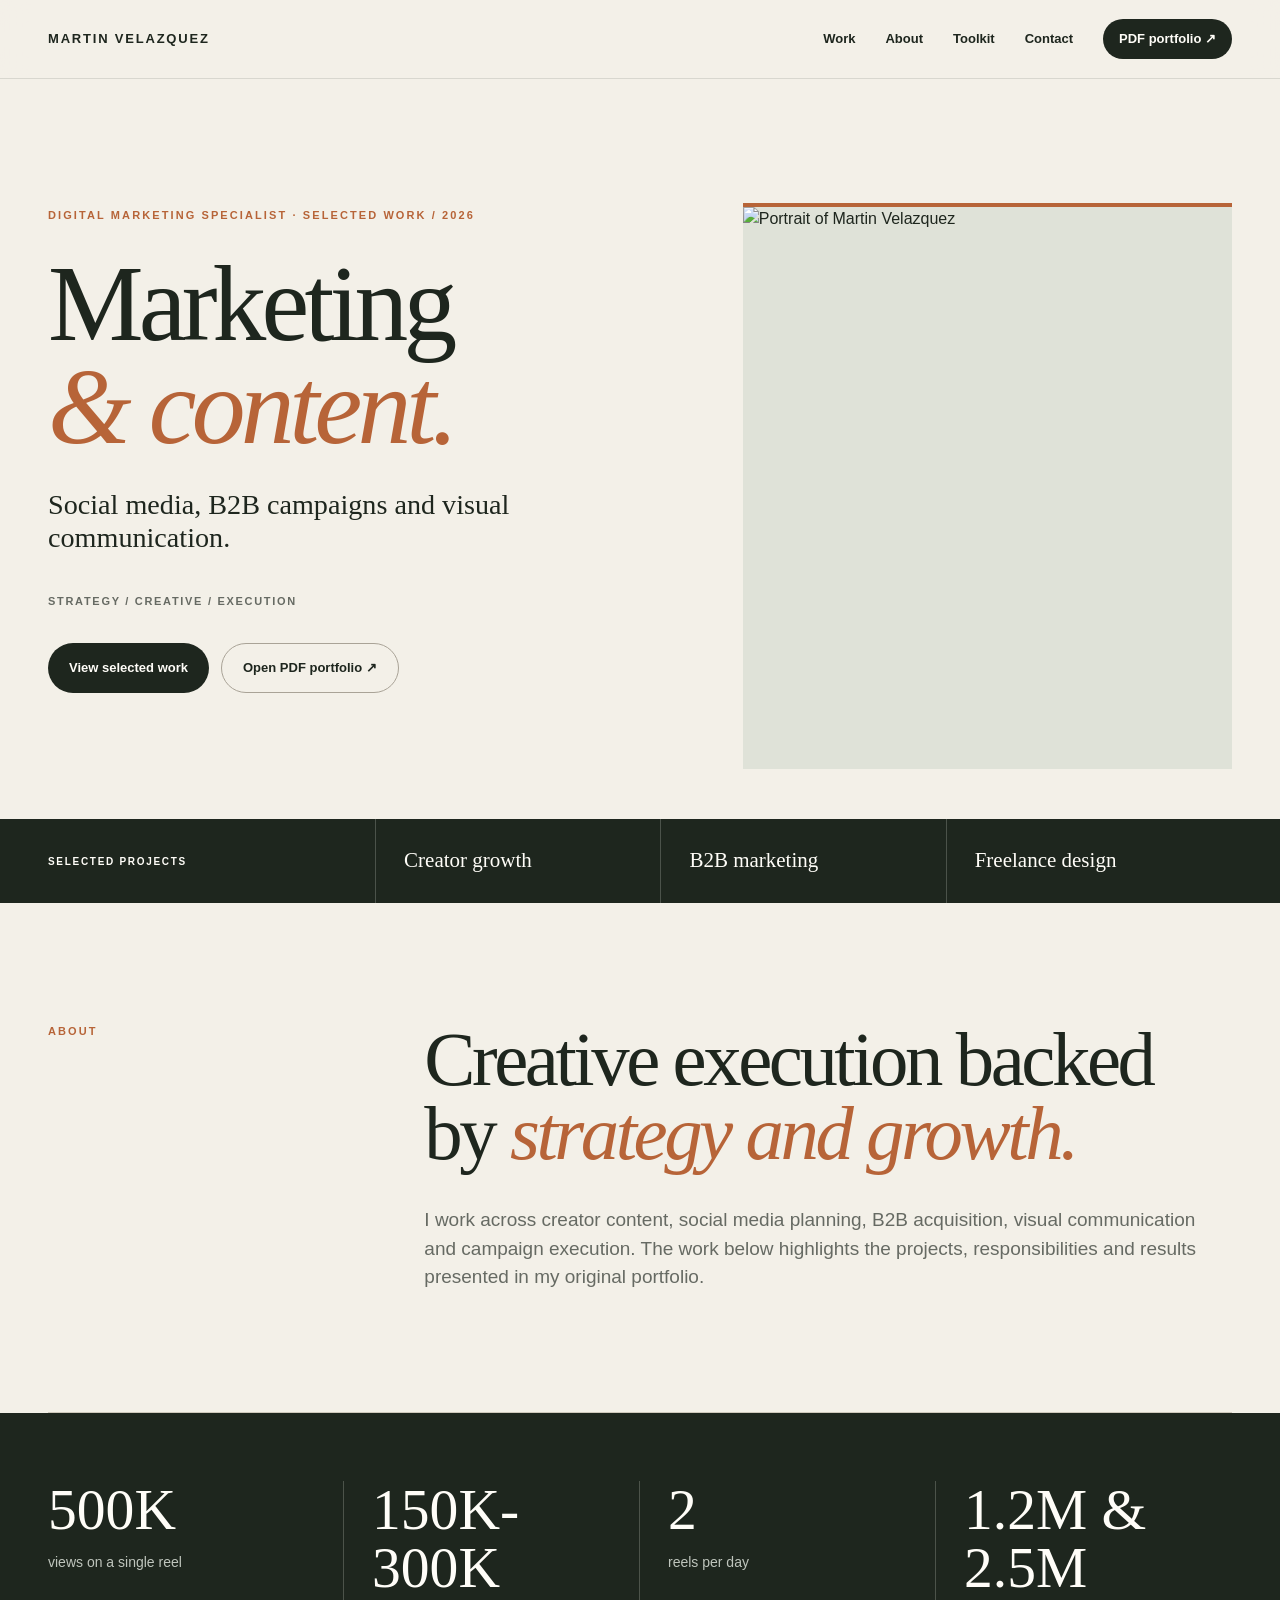
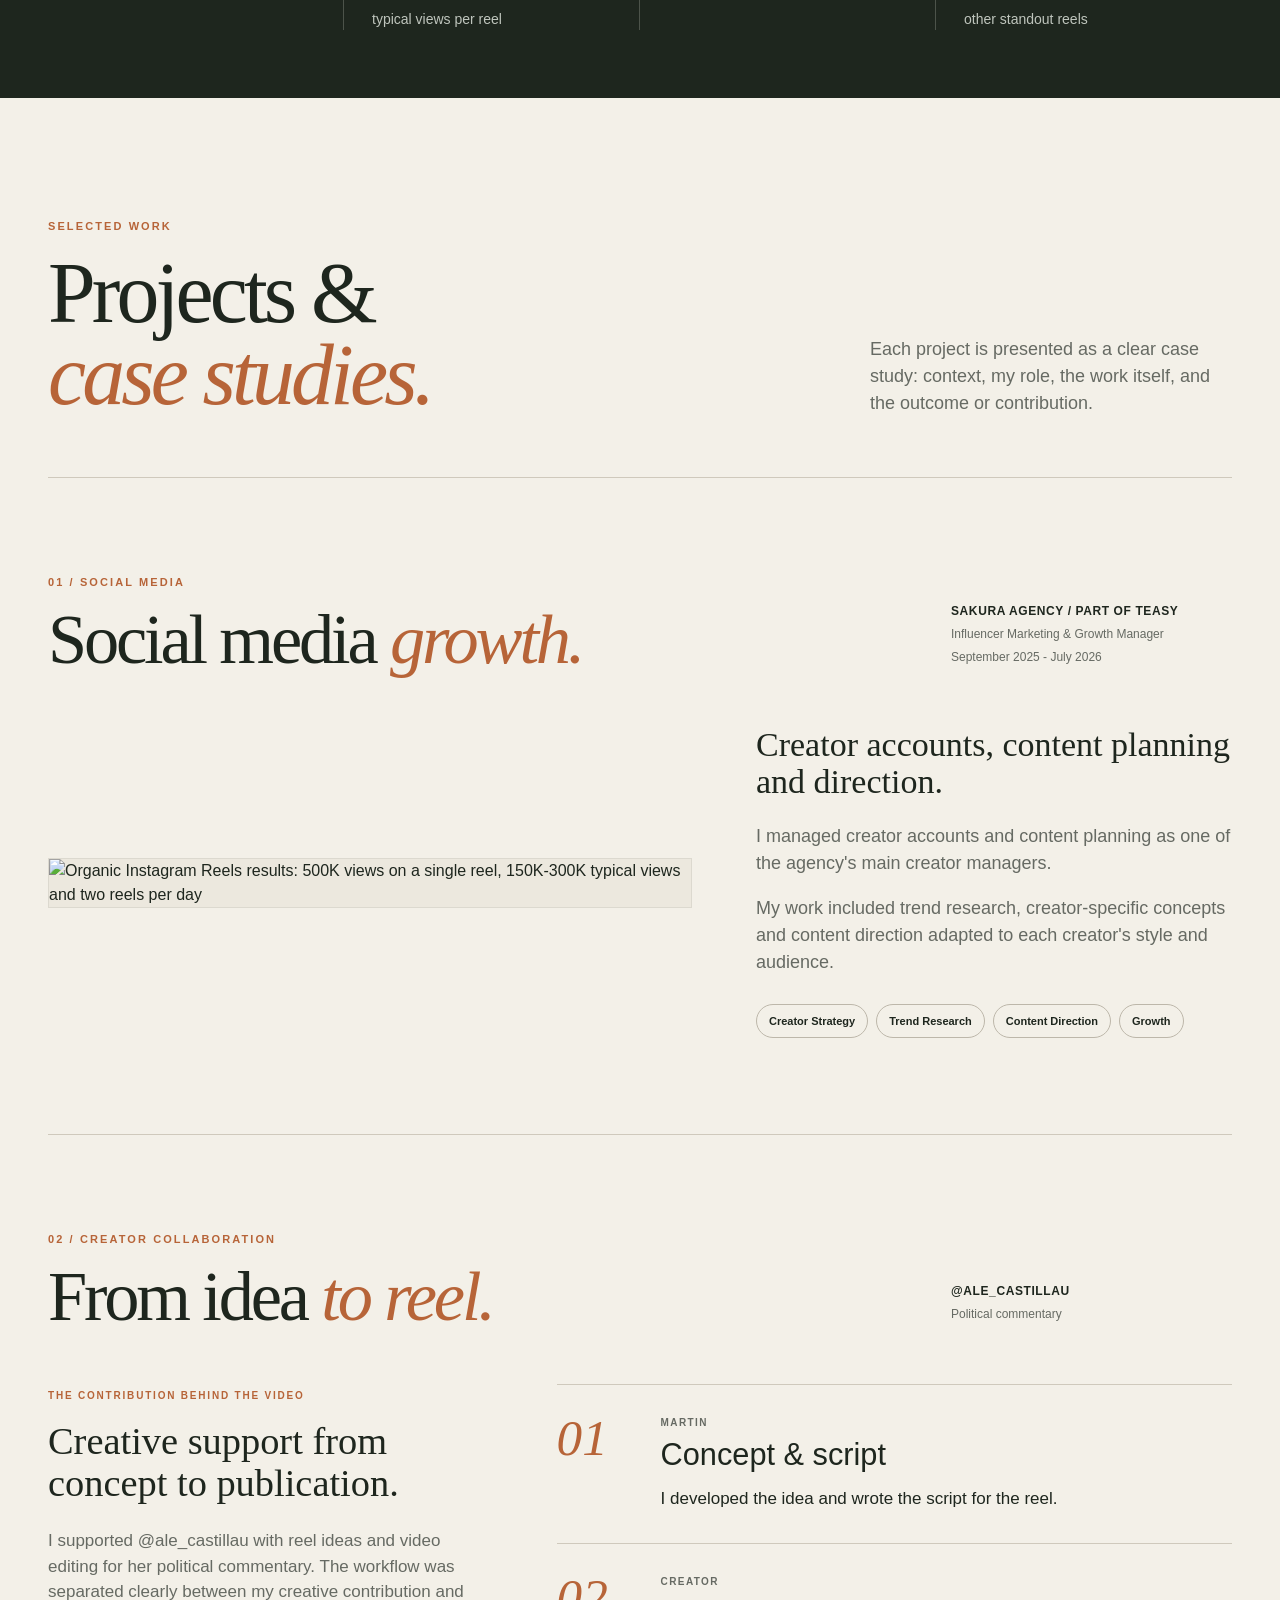
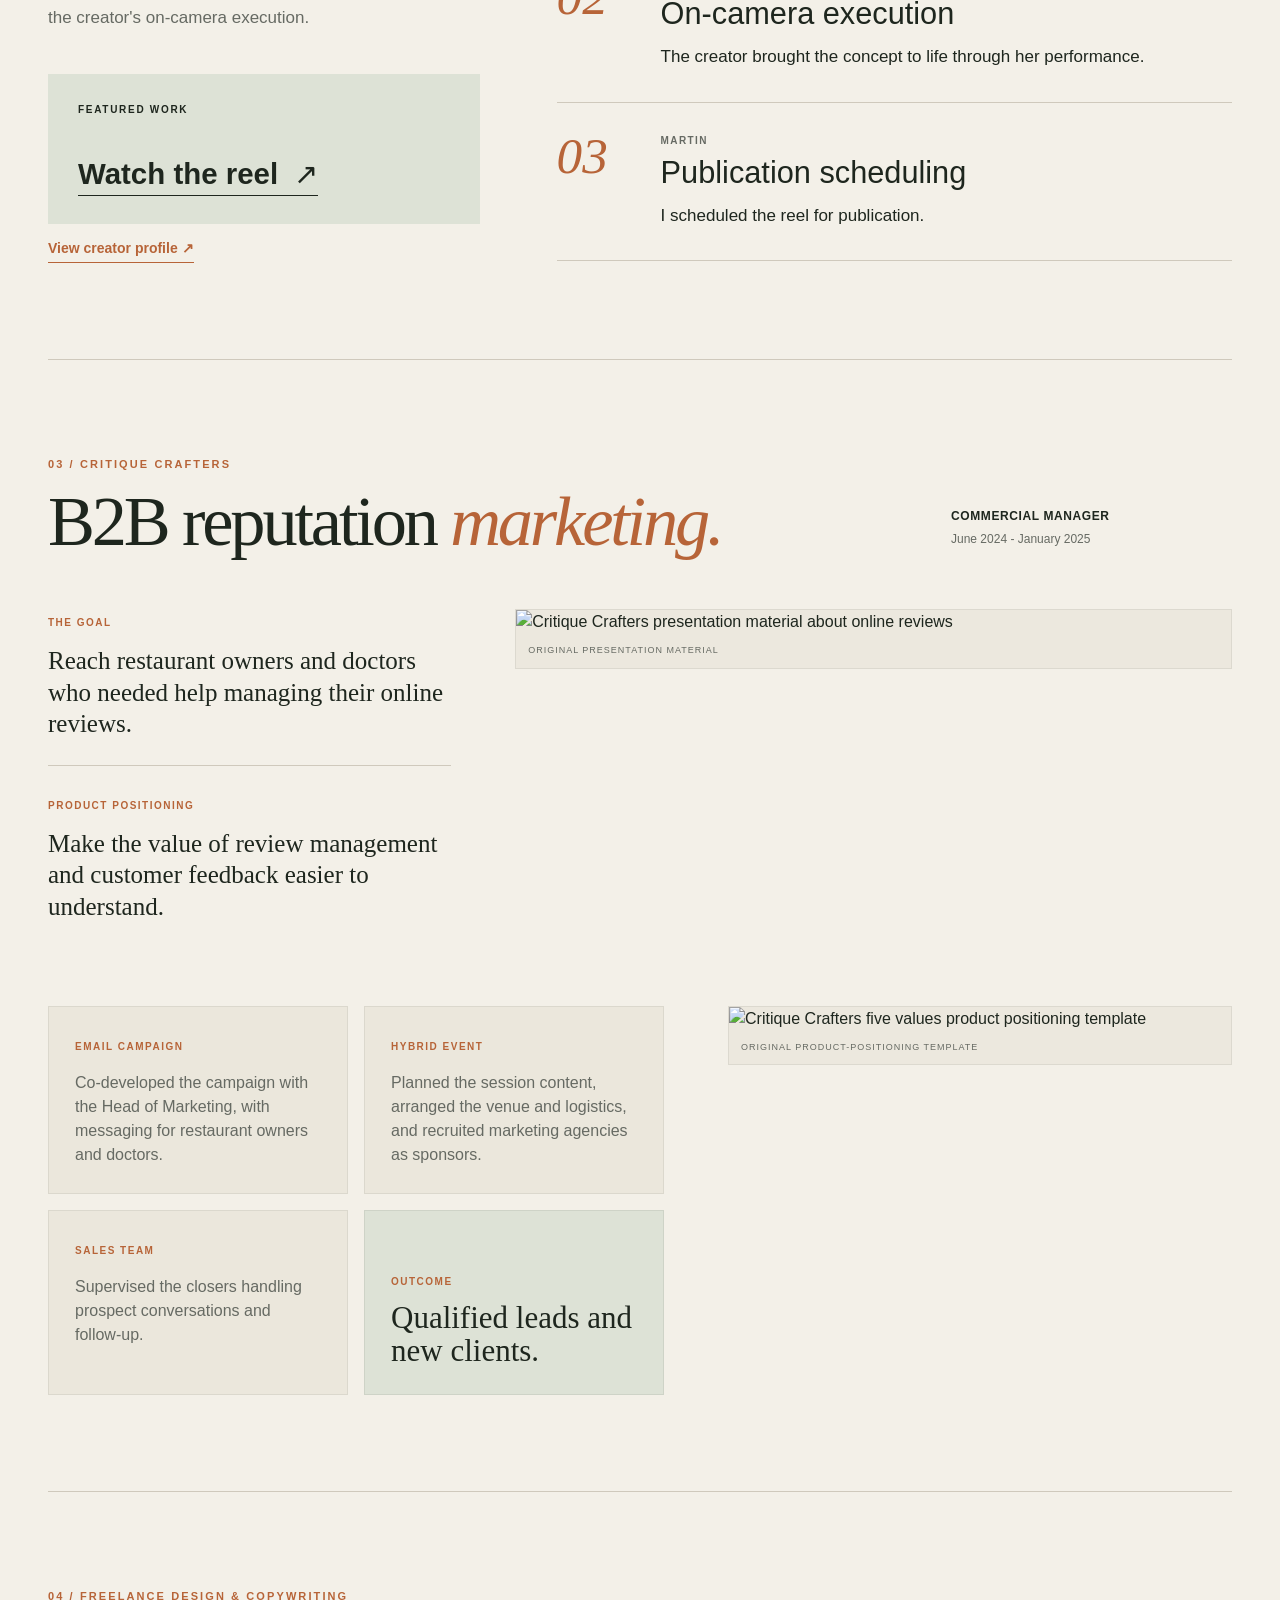
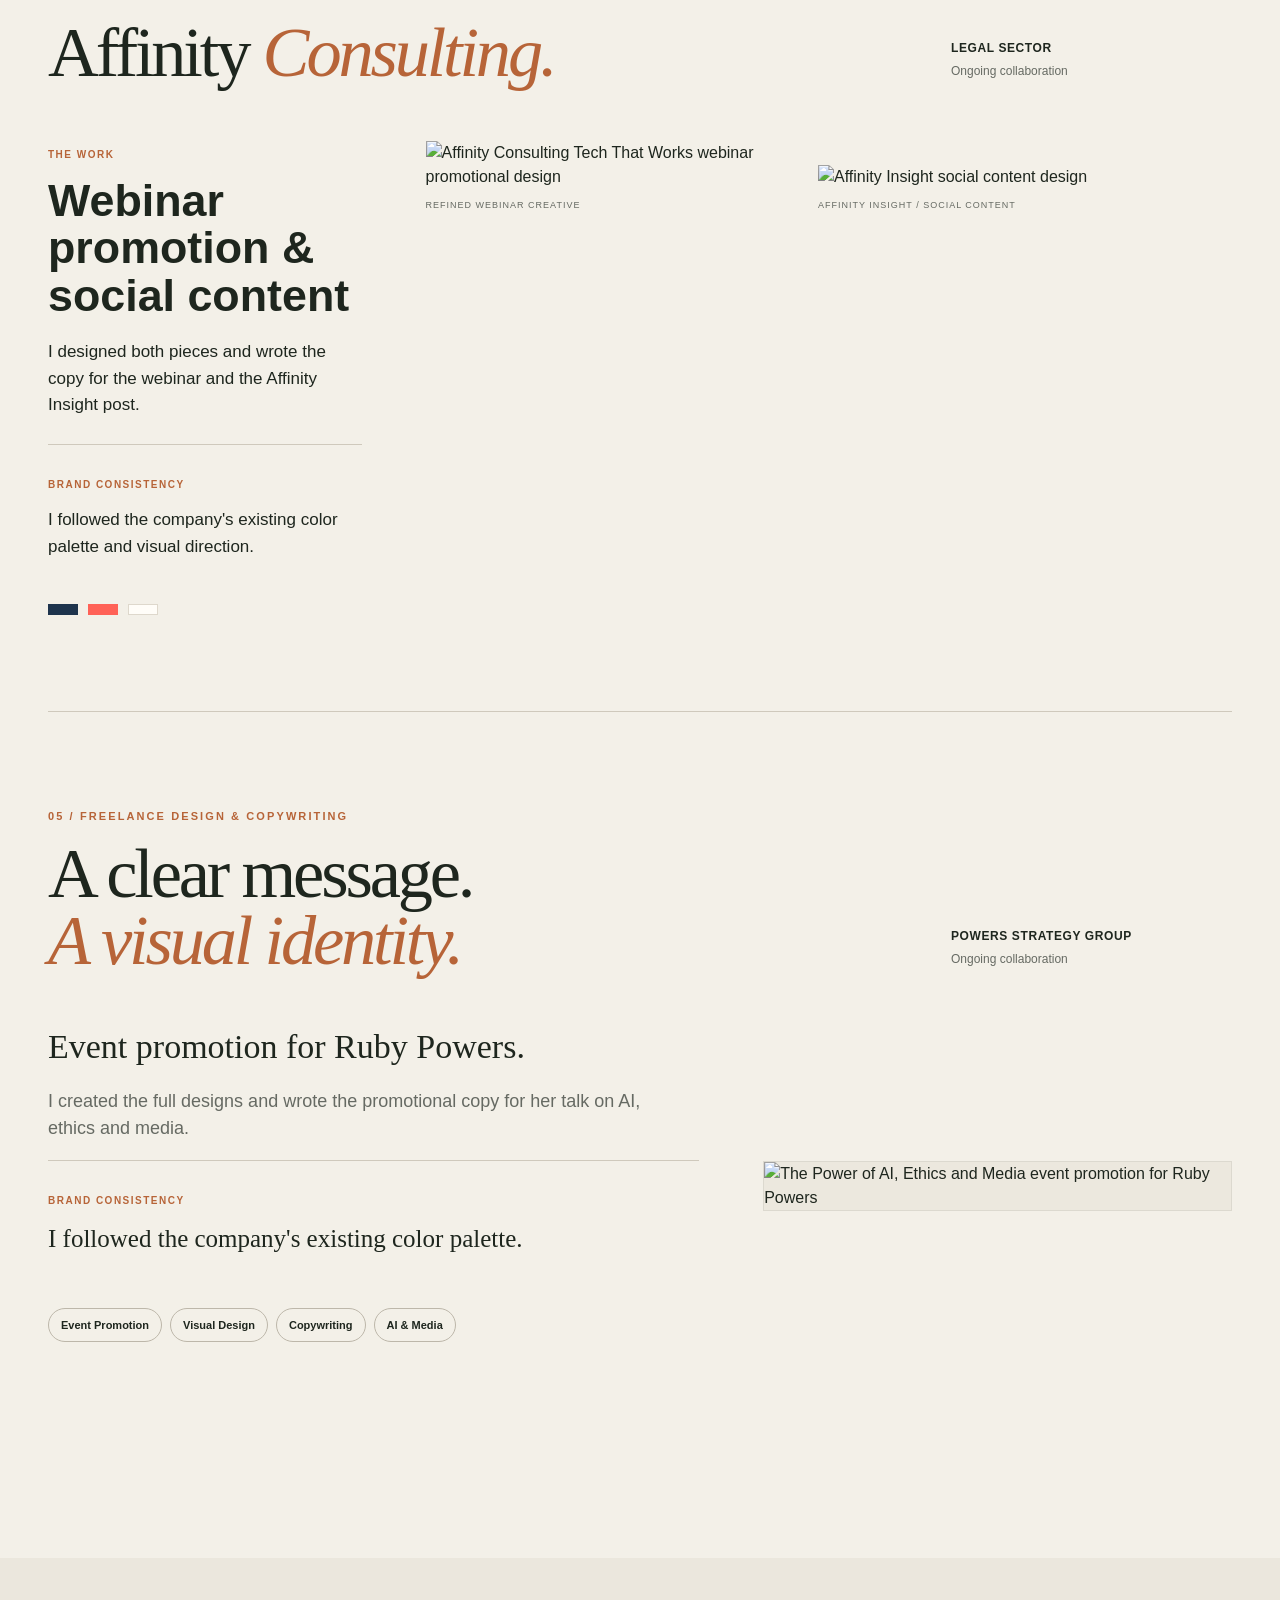
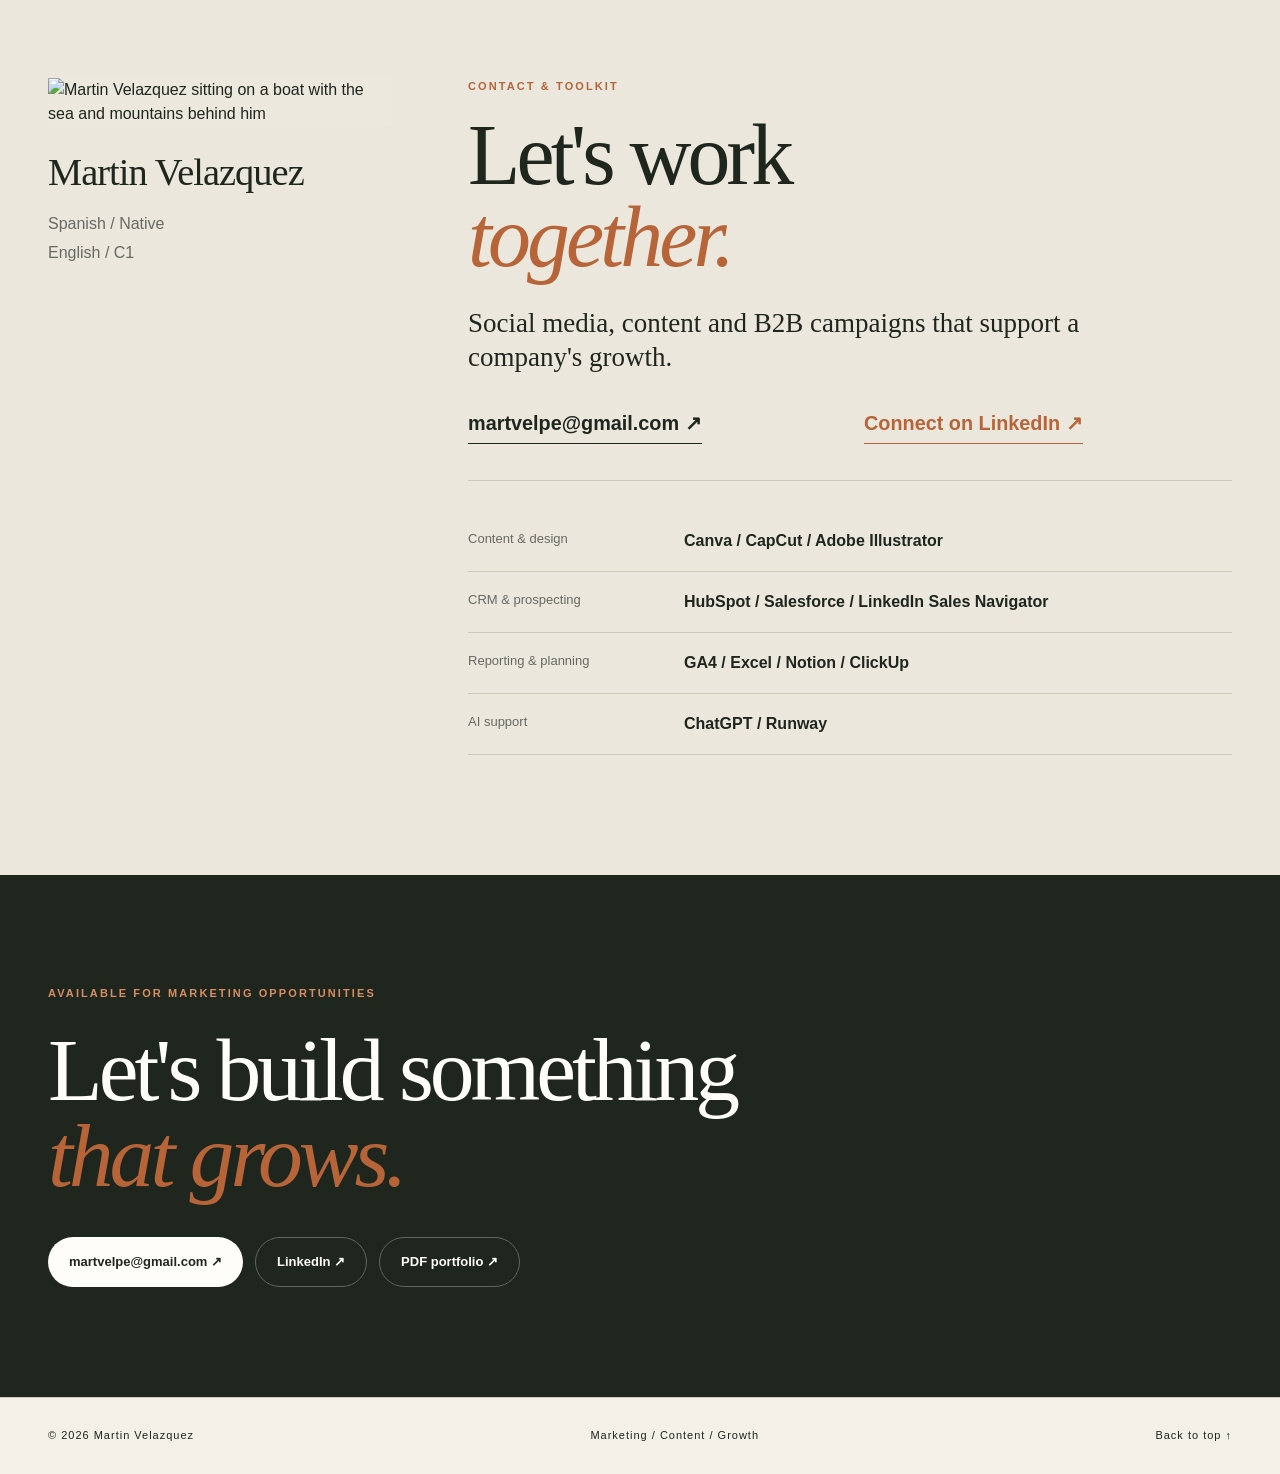
==== index.html @ 5063900d "Add files via upload" ====
<!doctype html>
<html lang="en">
<head>
  <meta charset="utf-8" />
  <meta name="viewport" content="width=device-width, initial-scale=1" />
  <meta name="description" content="Martin Velazquez - Digital Marketing Specialist. Selected work in social media growth, creator strategy, B2B reputation marketing, design and copywriting." />
  <meta property="og:title" content="Martin Velazquez | Digital Marketing Portfolio" />
  <meta property="og:description" content="Social media, B2B campaigns and visual communication." />
  <meta property="og:type" content="website" />
  <title>Martin Velazquez | Digital Marketing Portfolio</title>
  <link rel="stylesheet" href="style.css" />
</head>
<body>
  <a class="skip-link" href="#main">Skip to content</a>

  <header class="site-header">
    <div class="header-inner">
      <a class="brand" href="#home">MARTIN VELAZQUEZ</a>
      <nav class="desktop-nav" aria-label="Main navigation">
        <a href="#work">Work</a>
        <a href="#about">About</a>
        <a href="#toolkit">Toolkit</a>
        <a href="#contact">Contact</a>
        <a class="nav-cta" href="Martin_Velazquez_Portfolio.pdf" target="_blank" rel="noopener">PDF portfolio ↗</a>
      </nav>
      <button class="menu-button" aria-expanded="false" aria-controls="mobile-menu">Menu</button>
    </div>
  </header>

  <nav id="mobile-menu" class="mobile-menu" aria-label="Mobile navigation">
    <a href="#work">Work</a>
    <a href="#about">About</a>
    <a href="#toolkit">Toolkit</a>
    <a href="#contact">Contact</a>
    <a href="Martin_Velazquez_Portfolio.pdf" target="_blank" rel="noopener">PDF portfolio ↗</a>
  </nav>

  <main id="main">
    <!-- HERO: based on portfolio page 1 -->
    <section class="hero shell" id="home">
      <div class="hero-copy reveal">
        <p class="eyebrow">DIGITAL MARKETING SPECIALIST · SELECTED WORK / 2026</p>
        <h1>Marketing<br><em>&amp; content.</em></h1>
        <p class="hero-lede">Social media, B2B campaigns and visual communication.</p>
        <p class="hero-sub">Strategy / Creative / Execution</p>
        <div class="hero-actions">
          <a class="button button-dark" href="#work">View selected work</a>
          <a class="button button-outline" href="Martin_Velazquez_Portfolio.pdf" target="_blank" rel="noopener">Open PDF portfolio ↗</a>
        </div>
      </div>
      <div class="hero-visual reveal delay-1">
        <div class="portrait-card">
          <img src="assets/hero-martin.jpg" alt="Portrait of Martin Velazquez" />
        </div>
      </div>
    </section>

    <div class="project-strip">
      <div class="project-strip-inner shell">
        <span class="strip-label">SELECTED PROJECTS</span>
        <a href="#social">Creator growth</a>
        <a href="#b2b">B2B marketing</a>
        <a href="#design">Freelance design</a>
      </div>
    </div>

    <!-- ABOUT -->
    <section class="about shell section" id="about">
      <div class="section-label reveal">ABOUT</div>
      <div class="about-body reveal delay-1">
        <h2>Creative execution backed by <em>strategy and growth.</em></h2>
        <p>I work across creator content, social media planning, B2B acquisition, visual communication and campaign execution. The work below highlights the projects, responsibilities and results presented in my original portfolio.</p>
      </div>
    </section>

    <!-- METRICS from page 2 -->
    <section class="metrics-wrap" aria-label="Social media performance highlights">
      <div class="metrics shell">
        <div class="metric reveal"><strong>500K</strong><span>views on a single reel</span></div>
        <div class="metric reveal delay-1"><strong>150K-300K</strong><span>typical views per reel</span></div>
        <div class="metric reveal delay-2"><strong>2</strong><span>reels per day</span></div>
        <div class="metric reveal delay-3"><strong>1.2M &amp; 2.5M</strong><span>other standout reels</span></div>
      </div>
    </section>

    <!-- WORK -->
    <section class="work shell section" id="work">
      <div class="work-intro reveal">
        <div>
          <p class="eyebrow">SELECTED WORK</p>
          <h2>Projects &amp;<br><em>case studies.</em></h2>
        </div>
        <p>Each project is presented as a clear case study: context, my role, the work itself, and the outcome or contribution.</p>
      </div>

      <!-- CASE 01 -->
      <article class="case" id="social">
        <header class="case-header reveal">
          <div>
            <p class="case-no">01 / SOCIAL MEDIA</p>
            <h3>Social media <em>growth.</em></h3>
          </div>
          <div class="case-meta">
            <span>SAKURA AGENCY / PART OF TEASY</span>
            <span>Influencer Marketing &amp; Growth Manager</span>
            <span>September 2025 - July 2026</span>
          </div>
        </header>

        <div class="case-grid two-col">
          <div class="visual-card reveal">
            <img class="contain-img" src="assets/social-growth.jpg" alt="Organic Instagram Reels results: 500K views on a single reel, 150K-300K typical views and two reels per day" />
          </div>
          <div class="case-text reveal delay-1">
            <h4>Creator accounts, content planning and direction.</h4>
            <p>I managed creator accounts and content planning as one of the agency's main creator managers.</p>
            <p>My work included trend research, creator-specific concepts and content direction adapted to each creator's style and audience.</p>
            <div class="tag-row"><span>Creator Strategy</span><span>Trend Research</span><span>Content Direction</span><span>Growth</span></div>
          </div>
        </div>
      </article>

      <!-- CASE 02: rebuilt in V3 to prevent overlap and keep every element inside its grid -->
      <article class="case creator-case" id="creator-collaboration">
        <header class="case-header creator-header reveal">
          <div>
            <p class="case-no">02 / CREATOR COLLABORATION</p>
            <h3>From idea <em>to reel.</em></h3>
          </div>
          <div class="case-meta creator-meta">
            <span>@ALE_CASTILLAU</span>
            <span>Political commentary</span>
          </div>
        </header>

        <div class="creator-case-layout">
          <div class="creator-summary reveal">
            <p class="creator-kicker">THE CONTRIBUTION BEHIND THE VIDEO</p>
            <h4>Creative support from concept to publication.</h4>
            <p>I supported @ale_castillau with reel ideas and video editing for her political commentary. The workflow was separated clearly between my creative contribution and the creator's on-camera execution.</p>

            <div class="creator-featured-card">
              <span>FEATURED WORK</span>
              <a href="https://www.instagram.com/ale_castillau/reel/Dd24Sf3gvar/" target="_blank" rel="noopener">Watch the reel <b>↗</b></a>
            </div>
            <a class="creator-profile-link" href="https://www.instagram.com/ale_castillau/" target="_blank" rel="noopener">View creator profile ↗</a>
          </div>

          <div class="creator-process reveal delay-1" aria-label="Creator collaboration workflow">
            <div class="creator-process-row">
              <div class="creator-step">01</div>
              <div class="creator-step-copy">
                <span>MARTIN</span>
                <h4>Concept &amp; script</h4>
                <p>I developed the idea and wrote the script for the reel.</p>
              </div>
            </div>
            <div class="creator-process-row">
              <div class="creator-step">02</div>
              <div class="creator-step-copy">
                <span>CREATOR</span>
                <h4>On-camera execution</h4>
                <p>The creator brought the concept to life through her performance.</p>
              </div>
            </div>
            <div class="creator-process-row">
              <div class="creator-step">03</div>
              <div class="creator-step-copy">
                <span>MARTIN</span>
                <h4>Publication scheduling</h4>
                <p>I scheduled the reel for publication.</p>
              </div>
            </div>
          </div>
        </div>
      </article>

      <!-- CASE 03 -->
      <article class="case" id="b2b">
        <header class="case-header reveal">
          <div>
            <p class="case-no">03 / CRITIQUE CRAFTERS</p>
            <h3>B2B reputation <em>marketing.</em></h3>
          </div>
          <div class="case-meta">
            <span>Commercial Manager</span>
            <span>June 2024 - January 2025</span>
          </div>
        </header>

        <div class="b2b-top">
          <div class="case-text reveal">
            <div class="info-block">
              <span>THE GOAL</span>
              <p>Reach restaurant owners and doctors who needed help managing their online reviews.</p>
            </div>
            <div class="info-block">
              <span>PRODUCT POSITIONING</span>
              <p>Make the value of review management and customer feedback easier to understand.</p>
            </div>
          </div>
          <figure class="visual-card figure-card reveal delay-1">
            <img class="contain-img" src="assets/critique-positioning.jpg" alt="Critique Crafters presentation material about online reviews" />
            <figcaption>Original presentation material</figcaption>
          </figure>
        </div>

        <div class="b2b-bottom">
          <div class="work-cards reveal">
            <div class="mini-card"><span>EMAIL CAMPAIGN</span><p>Co-developed the campaign with the Head of Marketing, with messaging for restaurant owners and doctors.</p></div>
            <div class="mini-card"><span>HYBRID EVENT</span><p>Planned the session content, arranged the venue and logistics, and recruited marketing agencies as sponsors.</p></div>
            <div class="mini-card"><span>SALES TEAM</span><p>Supervised the closers handling prospect conversations and follow-up.</p></div>
            <div class="outcome-card"><span>OUTCOME</span><strong>Qualified leads and new clients.</strong></div>
          </div>
          <figure class="visual-card figure-card reveal delay-1">
            <img class="contain-img" src="assets/critique-values.jpg" alt="Critique Crafters five values product positioning template" />
            <figcaption>Original product-positioning template</figcaption>
          </figure>
        </div>
      </article>

      <!-- CASE 04: rebuilt in V3 with two independent artwork cards -->
      <article class="case affinity-case" id="design">
        <header class="case-header affinity-header reveal">
          <div>
            <p class="case-no">04 / FREELANCE DESIGN &amp; COPYWRITING</p>
            <h3>Affinity <em>Consulting.</em></h3>
          </div>
          <div class="case-meta">
            <span>Legal sector</span>
            <span>Ongoing collaboration</span>
          </div>
        </header>

        <div class="affinity-layout">
          <div class="affinity-copy reveal">
            <div class="info-block large-info">
              <span>THE WORK</span>
              <h4>Webinar promotion &amp; social content</h4>
              <p>I designed both pieces and wrote the copy for the webinar and the Affinity Insight post.</p>
            </div>
            <div class="info-block">
              <span>BRAND CONSISTENCY</span>
              <p>I followed the company's existing color palette and visual direction.</p>
            </div>
            <div class="brand-swatches" aria-label="Affinity Consulting color palette">
              <span class="swatch navy"></span><span class="swatch coral"></span><span class="swatch cream"></span>
            </div>
          </div>

          <div class="affinity-artworks reveal delay-1">
            <figure class="affinity-artwork affinity-artwork-webinar">
              <div class="artwork-frame"><img src="assets/affinity-webinar.png" alt="Affinity Consulting Tech That Works webinar promotional design" /></div>
              <figcaption>Refined webinar creative</figcaption>
            </figure>
            <figure class="affinity-artwork affinity-artwork-insight">
              <div class="artwork-frame"><img src="assets/affinity-insight.png" alt="Affinity Insight social content design" /></div>
              <figcaption>Affinity Insight / social content</figcaption>
            </figure>
          </div>
        </div>
      </article>

      <!-- CASE 05 -->
      <article class="case">
        <header class="case-header reveal">
          <div>
            <p class="case-no">05 / FREELANCE DESIGN &amp; COPYWRITING</p>
            <h3>A clear message.<br><em>A visual identity.</em></h3>
          </div>
          <div class="case-meta">
            <span>POWERS STRATEGY GROUP</span>
            <span>Ongoing collaboration</span>
          </div>
        </header>

        <div class="case-grid powers-grid">
          <div class="case-text reveal">
            <h4>Event promotion for Ruby Powers.</h4>
            <p>I created the full designs and wrote the promotional copy for her talk on AI, ethics and media.</p>
            <div class="info-block">
              <span>BRAND CONSISTENCY</span>
              <p>I followed the company's existing color palette.</p>
            </div>
            <div class="tag-row"><span>Event Promotion</span><span>Visual Design</span><span>Copywriting</span><span>AI &amp; Media</span></div>
          </div>
          <div class="poster-wrap reveal delay-1">
            <div class="visual-card poster-card">
              <img class="contain-img" src="assets/powers.jpg" alt="The Power of AI, Ethics and Media event promotion for Ruby Powers" />
            </div>
          </div>
        </div>
      </article>
    </section>

    <!-- TOOLKIT: rebuilt in V3 so the name is HTML text, never cropped inside the photo -->
    <section class="toolkit-section" id="toolkit">
      <div class="toolkit shell section">
        <div class="profile-column reveal">
          <div class="toolkit-photo">
            <img src="assets/contact-photo-clean.png" alt="Martin Velazquez sitting on a boat with the sea and mountains behind him" />
          </div>
          <div class="profile-identity">
            <h3>Martin Velazquez</h3>
            <p>Spanish / Native</p>
            <p>English / C1</p>
          </div>
        </div>

        <div class="toolkit-copy reveal delay-1">
          <p class="eyebrow">CONTACT &amp; TOOLKIT</p>
          <h2>Let's work<br><em>together.</em></h2>
          <p class="toolkit-lede">Social media, content and B2B campaigns that support a company's growth.</p>

          <div class="toolkit-direct-links">
            <a href="mailto:martvelpe@gmail.com">martvelpe@gmail.com ↗</a>
            <a href="https://www.linkedin.com/in/martin-velazquez-65097720a/" target="_blank" rel="noopener">Connect on LinkedIn ↗</a>
          </div>

          <div class="tool-list">
            <div><span>Content &amp; design</span><b>Canva / CapCut / Adobe Illustrator</b></div>
            <div><span>CRM &amp; prospecting</span><b>HubSpot / Salesforce / LinkedIn Sales Navigator</b></div>
            <div><span>Reporting &amp; planning</span><b>GA4 / Excel / Notion / ClickUp</b></div>
            <div><span>AI support</span><b>ChatGPT / Runway</b></div>
          </div>
        </div>
      </div>
    </section>

    <!-- CONTACT -->
    <section class="contact" id="contact">
      <div class="contact-inner shell reveal">
        <p class="eyebrow">AVAILABLE FOR MARKETING OPPORTUNITIES</p>
        <h2>Let's build something<br><em>that grows.</em></h2>
        <div class="contact-actions">
          <a class="button button-light" href="mailto:martvelpe@gmail.com">martvelpe@gmail.com ↗</a>
          <a class="button button-outline-light" href="https://www.linkedin.com/in/martin-velazquez-65097720a/" target="_blank" rel="noopener">LinkedIn ↗</a>
          <a class="button button-outline-light" href="Martin_Velazquez_Portfolio.pdf" target="_blank" rel="noopener">PDF portfolio ↗</a>
        </div>
      </div>
    </section>
  </main>

  <footer>
    <div class="shell footer-inner">
      <span>© 2026 Martin Velazquez</span>
      <span>Marketing / Content / Growth</span>
      <a href="#home">Back to top ↑</a>
    </div>
  </footer>

  <script src="script.js"></script>
</body>
</html>
---- style.css ----
:root{
  --paper:#f3f0e8;
  --paper-2:#ece8de;
  --ink:#1e261e;
  --rust:#b76438;
  --muted:#666a63;
  --line:#cfc9bc;
  --white:#fffdf8;
  --sage:#dde2d6;
  --max:1440px;
}
*{box-sizing:border-box}
html{scroll-behavior:smooth}
body{margin:0;background:var(--paper);color:var(--ink);font-family:Arial,Helvetica,sans-serif;line-height:1.5;-webkit-font-smoothing:antialiased}
img{display:block;width:100%;max-width:100%}
a{color:inherit}
.shell{width:min(var(--max),calc(100% - 96px));margin-inline:auto}
.section{padding-block:120px}
.skip-link{position:fixed;top:-80px;left:16px;background:var(--ink);color:white;padding:10px 14px;z-index:1000}.skip-link:focus{top:16px}

/* Header */
.site-header{position:sticky;top:0;z-index:100;background:rgba(243,240,232,.94);border-bottom:1px solid rgba(30,38,30,.12);backdrop-filter:blur(14px)}
.header-inner{width:min(var(--max),calc(100% - 96px));height:78px;margin:auto;display:flex;align-items:center;justify-content:space-between}
.brand{text-decoration:none;font-size:13px;font-weight:800;letter-spacing:1.8px}
.desktop-nav{display:flex;align-items:center;gap:30px}.desktop-nav a{text-decoration:none;font-size:13px;font-weight:600}.desktop-nav a:not(.nav-cta):hover{color:var(--rust)}
.nav-cta{padding:10px 16px;border-radius:999px;background:var(--ink);color:var(--white)}
.menu-button{display:none;border:0;background:transparent;color:var(--ink);font:600 14px Arial,sans-serif}
.mobile-menu{display:none}

/* Type */
.eyebrow,.section-label,.case-no{margin:0;color:var(--rust);font-size:11px;font-weight:800;letter-spacing:2.1px;text-transform:uppercase}
h1,h2,h3{font-family:Georgia,'Times New Roman',serif;font-weight:400;letter-spacing:-.045em;line-height:.96}
em{font-weight:400;color:var(--rust)}

/* Hero */
.hero{min-height:740px;padding-block:74px 0;display:grid;grid-template-columns:minmax(0,1.12fr) minmax(360px,.88fr);gap:72px;align-items:center}
.hero-copy{padding-bottom:72px}.hero h1{font-size:clamp(74px,8.4vw,132px);margin:28px 0 30px}.hero-lede{font-family:Georgia,'Times New Roman',serif;font-size:clamp(24px,2.2vw,34px);line-height:1.18;max-width:620px;margin:0}.hero-sub{font-size:11px;letter-spacing:1.7px;font-weight:800;color:var(--muted);text-transform:uppercase;margin:38px 0 0}
.hero-actions{display:flex;flex-wrap:wrap;gap:12px;margin-top:34px}.button{display:inline-flex;align-items:center;justify-content:center;text-decoration:none;border-radius:999px;padding:14px 21px;font-size:13px;font-weight:700;transition:transform .2s ease,background .2s ease}.button:hover{transform:translateY(-2px)}.button-dark{background:var(--ink);color:var(--white)}.button-outline{border:1px solid #a9a397}.portrait-card{background:#dfe2d8;border-top:4px solid var(--rust);overflow:hidden}.portrait-card img{aspect-ratio:1/1.15;object-fit:cover;object-position:center top}

/* Project strip */
.project-strip{background:var(--ink);color:var(--white)}.project-strip-inner{min-height:84px;display:grid;grid-template-columns:1.15fr repeat(3,1fr);align-items:stretch}.project-strip-inner>*{display:flex;align-items:center;padding:20px 28px;border-right:1px solid #4b524a}.project-strip-inner>*:first-child{padding-left:0}.project-strip-inner>*:last-child{border-right:0}.strip-label{font-size:10px;font-weight:800;letter-spacing:1.7px}.project-strip a{text-decoration:none;font-family:Georgia,'Times New Roman',serif;font-size:21px}.project-strip a:hover{color:#eab18f}

/* About */
.about{display:grid;grid-template-columns:.55fr 1.45fr;gap:70px;border-bottom:1px solid var(--line)}.about-body h2{font-size:clamp(55px,6vw,92px);max-width:1040px;margin:0}.about-body>p{font-size:19px;color:var(--muted);max-width:780px;margin:36px 0 0}

/* Metrics */
.metrics-wrap{background:var(--ink);color:var(--white)}.metrics{display:grid;grid-template-columns:repeat(4,1fr);padding-block:68px}.metric{padding:0 28px;border-right:1px solid #4c534a}.metric:first-child{padding-left:0}.metric:last-child{border-right:0}.metric strong{display:block;font-family:Georgia,'Times New Roman',serif;font-size:clamp(42px,4.5vw,70px);font-weight:400;line-height:1}.metric span{display:block;color:#bfc5bd;font-size:14px;margin-top:13px}

/* Work intro */
.work-intro{display:grid;grid-template-columns:1.35fr .65fr;gap:70px;align-items:end;margin-bottom:60px}.work-intro h2{font-size:clamp(62px,6.7vw,102px);margin:18px 0 0}.work-intro>p{margin:0;color:var(--muted);font-size:18px;max-width:430px}

/* Cases */
.case{padding-block:96px;border-top:1px solid var(--line)}
.case-header{display:grid;grid-template-columns:1.5fr .5fr;gap:60px;align-items:end;margin-bottom:54px}.case-header h3{font-size:clamp(54px,5.5vw,86px);margin:15px 0 0}.case-meta{display:flex;flex-direction:column;gap:5px;padding-bottom:7px}.case-meta span{font-size:12px;color:var(--muted)}.case-meta span:first-child{font-weight:800;color:var(--ink);text-transform:uppercase;letter-spacing:.6px}
.case-grid{display:grid;gap:64px;align-items:center}.two-col{grid-template-columns:minmax(0,1.15fr) minmax(320px,.85fr)}.creator-grid{grid-template-columns:minmax(360px,.85fr) minmax(0,1.15fr);align-items:start}.affinity-grid{grid-template-columns:minmax(330px,.72fr) minmax(0,1.28fr);align-items:start}.powers-grid{grid-template-columns:minmax(340px,1fr) minmax(320px,.72fr);align-items:center}
.visual-card{background:var(--paper-2);border:1px solid rgba(30,38,30,.08);overflow:hidden}.contain-img{width:100%;height:auto;object-fit:contain}.case-text h4{font-family:Georgia,'Times New Roman',serif;font-size:34px;line-height:1.08;font-weight:400;margin:0 0 22px}.case-text>p{font-size:18px;color:var(--muted);max-width:620px}.tag-row{display:flex;flex-wrap:wrap;gap:8px;margin-top:28px}.tag-row span{border:1px solid #bdb7aa;border-radius:999px;padding:8px 12px;font-size:11px;font-weight:700}.inline-actions{display:flex;flex-wrap:wrap;gap:22px;margin-top:28px}.text-link{font-size:13px;font-weight:800;text-decoration:none;border-bottom:1px solid currentColor;padding-bottom:3px}.muted-link{color:var(--muted)}
.process-list{margin-top:30px;border-top:1px solid var(--line)}.process-item{display:grid;grid-template-columns:52px 1fr;gap:14px;padding:20px 0;border-bottom:1px solid var(--line)}.process-num{font-size:13px;font-weight:800;color:var(--rust)}.process-item b{font-size:17px}.process-item p{margin:6px 0 0;color:var(--muted);font-size:15px}
.info-block{padding:26px 0;border-top:1px solid var(--line)}.info-block:first-child{border-top:0;padding-top:0}.info-block span,.mini-card span,.outcome-card span{font-size:10px;font-weight:800;letter-spacing:1.5px;color:var(--rust)}.info-block p{font-family:Georgia,'Times New Roman',serif;font-size:25px;line-height:1.25;margin:12px 0 0}.large-info h4{font-size:44px;margin:12px 0 20px}
.b2b-top,.b2b-bottom{display:grid;grid-template-columns:minmax(300px,.72fr) minmax(0,1.28fr);gap:64px;align-items:start}.b2b-bottom{margin-top:58px;grid-template-columns:minmax(0,1.1fr) minmax(340px,.9fr)}.figure-card{margin:0;padding:0}.figure-card figcaption{padding:10px 12px;font-size:9px;text-transform:uppercase;letter-spacing:1px;color:var(--muted)}.work-cards{display:grid;grid-template-columns:1fr 1fr;gap:16px}.mini-card,.outcome-card{background:#ebe7dc;border:1px solid rgba(30,38,30,.08);padding:26px;min-height:185px}.mini-card p{margin:14px 0 0;color:var(--muted);font-size:16px}.outcome-card{background:var(--sage);display:flex;flex-direction:column;justify-content:flex-end}.outcome-card strong{font-family:Georgia,'Times New Roman',serif;font-size:31px;font-weight:400;line-height:1.08;margin-top:12px}.poster-wrap{display:flex;justify-content:center}.poster-card{width:min(100%,520px)}

/* Toolkit */
.toolkit-section{background:#ebe7dd}.toolkit{display:grid;grid-template-columns:minmax(260px,.58fr) minmax(0,1.42fr);gap:78px;align-items:start}.toolkit-photo{width:min(100%,390px)}.toolkit-photo img{aspect-ratio:3/4;object-fit:cover}.toolkit-copy h2{font-size:clamp(62px,6.7vw,104px);margin:20px 0 28px}.toolkit-lede{font-family:Georgia,'Times New Roman',serif;font-size:27px;line-height:1.25;max-width:720px}.tool-list{margin-top:44px;border-top:1px solid var(--line)}.tool-list>div{display:grid;grid-template-columns:190px 1fr;gap:26px;padding:18px 0;border-bottom:1px solid var(--line)}.tool-list span{font-size:13px;color:var(--muted)}.tool-list b{font-weight:600}.language-row{display:flex;gap:24px;margin-top:28px;color:var(--muted);font-size:13px}

/* Contact */
.contact{background:var(--ink);color:var(--white)}.contact-inner{padding-block:110px}.contact .eyebrow{color:#d98d63}.contact h2{font-size:clamp(62px,7vw,108px);margin:26px 0 0;max-width:1100px}.contact-actions{display:flex;flex-wrap:wrap;gap:12px;margin-top:38px}.button-light{background:var(--white);color:var(--ink)}.button-outline-light{border:1px solid #5f675d;color:var(--white)}
footer{background:var(--paper);border-top:1px solid var(--line)}.footer-inner{min-height:76px;display:flex;align-items:center;justify-content:space-between;gap:16px;font-size:11px;letter-spacing:1px}.footer-inner a{text-decoration:none}

/* Animation */
.reveal{opacity:0;transform:translateY(18px);transition:opacity .65s ease,transform .65s ease}.reveal.visible{opacity:1;transform:none}.delay-1{transition-delay:.07s}.delay-2{transition-delay:.14s}.delay-3{transition-delay:.21s}

/* Tablet */
@media (max-width:1000px){
  .shell,.header-inner{width:min(100% - 48px,var(--max))}
  .desktop-nav{display:none}.menu-button{display:block}
  .mobile-menu{position:fixed;z-index:90;top:78px;left:0;right:0;display:none;flex-direction:column;gap:0;background:var(--paper);border-bottom:1px solid var(--line);padding:8px 24px 18px}.mobile-menu.open{display:flex}.mobile-menu a{text-decoration:none;padding:13px 0;border-bottom:1px solid var(--line);font-size:16px}
  .hero{grid-template-columns:1fr;gap:26px;padding-top:62px}.hero-copy{padding-bottom:0}.hero-visual{max-width:700px}.portrait-card img{aspect-ratio:5/4;object-position:center 12%}
  .project-strip-inner{grid-template-columns:1fr 1fr}.project-strip-inner>*{border-bottom:1px solid #4b524a}.project-strip-inner>*:nth-child(2){border-right:0}.project-strip-inner>*:first-child{padding-left:28px}
  .about,.work-intro,.case-header,.two-col,.creator-grid,.affinity-grid,.powers-grid,.b2b-top,.b2b-bottom,.toolkit{grid-template-columns:1fr}
  .section{padding-block:90px}.case{padding-block:82px}.case-header{gap:20px}.case-meta{padding:0}.case-grid,.b2b-top,.b2b-bottom{gap:38px}.work-intro{gap:28px}.work-cards{grid-template-columns:1fr 1fr}.toolkit-photo{width:min(100%,470px)}.tool-list>div{grid-template-columns:170px 1fr}
  .metrics{grid-template-columns:1fr 1fr}.metric{padding:28px 20px;border-right:0;border-bottom:1px solid #4c534a}.metric:nth-child(odd){border-right:1px solid #4c534a}.metric:first-child{padding-left:20px}.metric:nth-last-child(-n+2){border-bottom:0}
}

/* Mobile */
@media (max-width:640px){
  .shell,.header-inner{width:calc(100% - 32px)}.header-inner{height:70px}.mobile-menu{top:70px;padding-inline:16px}
  .hero{min-height:auto;padding-top:46px}.hero h1{font-size:clamp(62px,19vw,92px);letter-spacing:-.055em}.hero-lede{font-size:23px}.hero-actions{flex-direction:column}.button{width:100%}.portrait-card img{aspect-ratio:4/5;object-position:center top}
  .project-strip-inner{grid-template-columns:1fr}.project-strip-inner>*{border-right:0!important;padding:16px 0!important}.project-strip-inner>*:last-child{border-bottom:0}
  .section{padding-block:70px}.about{gap:36px}.about-body h2,.work-intro h2{font-size:54px}.about-body>p,.work-intro>p{font-size:16px}.metrics{grid-template-columns:1fr;padding-block:0}.metric,.metric:nth-child(odd){padding:28px 0;border-right:0;border-bottom:1px solid #4c534a}.metric:last-child{border-bottom:0}.metric strong{font-size:48px}
  .work-intro{margin-bottom:28px}.case{padding-block:66px}.case-header{margin-bottom:36px}.case-header h3{font-size:50px}.case-text h4{font-size:30px}.case-text>p{font-size:16px}.creator-grid{gap:34px}.work-cards{grid-template-columns:1fr}.mini-card,.outcome-card{min-height:auto}.info-block p{font-size:22px}.large-info h4{font-size:35px}.toolkit{gap:44px}.toolkit-copy h2{font-size:56px}.toolkit-lede{font-size:23px}.tool-list>div{grid-template-columns:1fr;gap:5px}.language-row{flex-direction:column;gap:5px}.contact-inner{padding-block:78px}.contact h2{font-size:56px}.contact-actions{flex-direction:column}.footer-inner{min-height:auto;padding-block:24px;flex-direction:column;align-items:flex-start}
}

@media (prefers-reduced-motion:reduce){html{scroll-behavior:auto}.reveal{opacity:1;transform:none;transition:none}.button{transition:none}}

@media print{
  .reveal{opacity:1!important;transform:none!important;transition:none!important}
  .skip-link{display:none!important}
  .site-header{position:static!important}
  .mobile-menu{display:none!important}
}

/* =========================================================
   V3 LAYOUT FIXES
   Rebuilt sections: Creator Collaboration, Affinity, Toolkit
   ========================================================= */

/* General anti-overflow rules for all portfolio grids */
.case-header > *,
.case-grid > *,
.creator-case-layout > *,
.affinity-layout > *,
.affinity-artworks > *,
.toolkit > *,
.tool-list > div > * {
  min-width: 0;
}

.case h3,
.case h4,
.toolkit h2,
.toolkit h3,
.toolkit a,
.tool-list b {
  overflow-wrap: break-word;
  word-break: normal;
}

/* 02 / Creator Collaboration - completely independent layout */
.creator-case {
  overflow: hidden;
}

.creator-header {
  grid-template-columns: minmax(0, 1.35fr) minmax(210px, .45fr);
  align-items: end;
}

.creator-header h3 {
  max-width: 760px;
}

.creator-meta {
  justify-self: stretch;
}

.creator-case-layout {
  display: grid;
  grid-template-columns: minmax(300px, .78fr) minmax(0, 1.22fr);
  gap: clamp(44px, 6vw, 88px);
  align-items: start;
}

.creator-summary {
  min-width: 0;
  padding-top: 4px;
}

.creator-kicker {
  margin: 0 0 18px;
  font-size: 10px;
  font-weight: 800;
  letter-spacing: 1.8px;
  color: var(--rust);
  text-transform: uppercase;
}

.creator-summary h4 {
  margin: 0;
  max-width: 520px;
  font-family: Georgia, 'Times New Roman', serif;
  font-size: clamp(30px, 3vw, 47px);
  line-height: 1.08;
  font-weight: 400;
}

.creator-summary > p:not(.creator-kicker) {
  margin: 24px 0 0;
  max-width: 540px;
  color: var(--muted);
  font-size: 17px;
}

.creator-featured-card {
  margin-top: 44px;
  background: var(--sage);
  padding: 28px 30px;
  min-height: 150px;
  display: flex;
  flex-direction: column;
  justify-content: space-between;
}

.creator-featured-card span {
  font-size: 10px;
  font-weight: 800;
  letter-spacing: 1.7px;
}

.creator-featured-card a {
  display: inline-flex;
  align-items: center;
  justify-content: space-between;
  gap: 16px;
  width: fit-content;
  max-width: 100%;
  color: var(--ink);
  text-decoration: none;
  border-bottom: 1px solid currentColor;
  padding-bottom: 4px;
  font-size: clamp(22px, 2.3vw, 32px);
  font-weight: 700;
  line-height: 1.15;
}

.creator-featured-card a b {
  font-weight: 400;
}

.creator-profile-link {
  display: inline-block;
  margin-top: 14px;
  color: var(--rust);
  text-decoration: none;
  border-bottom: 1px solid currentColor;
  padding-bottom: 3px;
  font-size: 14px;
  font-weight: 800;
}

.creator-process {
  min-width: 0;
  border-top: 1px solid var(--line);
}

.creator-process-row {
  display: grid;
  grid-template-columns: 82px minmax(0, 1fr);
  gap: 22px;
  padding: 30px 0 32px;
  border-bottom: 1px solid var(--line);
  align-items: start;
}

.creator-step {
  font-family: Georgia, 'Times New Roman', serif;
  font-style: italic;
  color: var(--rust);
  font-size: clamp(44px, 4vw, 64px);
  line-height: .9;
}

.creator-step-copy span {
  display: block;
  margin-bottom: 8px;
  font-size: 10px;
  font-weight: 800;
  letter-spacing: 1.4px;
  color: var(--muted);
}

.creator-step-copy h4 {
  margin: 0;
  font-family: Arial, Helvetica, sans-serif;
  font-size: clamp(25px, 2.4vw, 37px);
  line-height: 1.08;
  font-weight: 400;
}

.creator-step-copy p {
  margin: 14px 0 0;
  max-width: 650px;
  color: var(--ink);
  font-size: 17px;
}

/* 04 / Affinity Consulting - separate artwork cards, no stray crop */
.affinity-layout {
  display: grid;
  grid-template-columns: minmax(280px, .56fr) minmax(0, 1.44fr);
  gap: clamp(42px, 5vw, 74px);
  align-items: start;
}

.affinity-copy {
  min-width: 0;
}

.affinity-copy .large-info h4 {
  font-size: clamp(34px, 3.5vw, 50px);
  line-height: 1.06;
}

.affinity-copy .info-block p {
  font-family: Arial, Helvetica, sans-serif;
  font-size: 17px;
  line-height: 1.55;
}

.brand-swatches {
  display: flex;
  gap: 10px;
  margin-top: 18px;
}

.swatch {
  width: 30px;
  height: 11px;
  display: block;
}

.swatch.navy { background: #1e344d; }
.swatch.coral { background: #ff6257; }
.swatch.cream { background: #fffdf8; border: 1px solid #ded8cc; }

.affinity-artworks {
  display: grid;
  grid-template-columns: minmax(0, .88fr) minmax(0, 1fr);
  gap: 28px;
  align-items: end;
}

.affinity-artwork {
  margin: 0;
  min-width: 0;
}

.artwork-frame {
  width: 100%;
  background: transparent;
  overflow: hidden;
  border: 0;
}

.artwork-frame img {
  display: block;
  width: 100%;
  height: auto;
  object-fit: contain;
}

.affinity-artwork figcaption {
  margin-top: 10px;
  font-size: 9px;
  line-height: 1.4;
  letter-spacing: 1px;
  color: var(--muted);
  text-transform: uppercase;
}

/* Contact & Toolkit - name is independent HTML text, not baked into image */
.toolkit {
  grid-template-columns: minmax(290px, .62fr) minmax(0, 1.38fr);
  gap: clamp(54px, 6vw, 92px);
  align-items: start;
}

.profile-column {
  min-width: 0;
  width: min(100%, 430px);
}

.toolkit-photo {
  width: 100%;
  overflow: hidden;
  background: var(--paper-2);
}

.toolkit-photo img {
  width: 100%;
  height: auto;
  aspect-ratio: auto;
  object-fit: contain;
}

.profile-identity {
  padding-top: 26px;
}

.profile-identity h3 {
  margin: 0 0 18px;
  max-width: 100%;
  font-family: Georgia, 'Times New Roman', serif;
  font-size: clamp(30px, 3vw, 43px);
  line-height: 1.08;
  font-weight: 400;
  letter-spacing: -.025em;
  white-space: normal;
}

.profile-identity p {
  margin: 5px 0;
  color: var(--muted);
  font-size: 16px;
}

.toolkit-copy h2 {
  max-width: 900px;
}

.toolkit-direct-links {
  display: grid;
  grid-template-columns: minmax(0, 1fr) minmax(0, 1fr);
  gap: 28px;
  margin-top: 34px;
  padding-bottom: 36px;
  border-bottom: 1px solid var(--line);
}

.toolkit-direct-links a {
  min-width: 0;
  width: fit-content;
  max-width: 100%;
  color: var(--ink);
  text-decoration: none;
  border-bottom: 1px solid currentColor;
  padding-bottom: 4px;
  font-size: clamp(16px, 1.55vw, 22px);
  font-weight: 700;
  overflow-wrap: anywhere;
}

.toolkit-direct-links a:last-child {
  color: var(--rust);
}

.toolkit .tool-list {
  margin-top: 30px;
  border-top: 0;
}

/* Prevent anchor targets from sitting under sticky nav */
#creator-collaboration,
#design,
#toolkit {
  scroll-margin-top: 105px;
}

/* V3 Tablet */
@media (max-width: 1100px) {
  .creator-header,
  .creator-case-layout,
  .affinity-layout,
  .toolkit {
    grid-template-columns: 1fr;
  }

  .creator-header {
    gap: 18px;
  }

  .creator-meta {
    padding: 0;
  }

  .creator-case-layout,
  .affinity-layout,
  .toolkit {
    gap: 46px;
  }

  .creator-summary {
    max-width: 760px;
  }

  .creator-featured-card {
    max-width: 620px;
  }

  .affinity-copy {
    max-width: 700px;
  }

  .affinity-artworks {
    max-width: 980px;
  }

  .profile-column {
    width: min(100%, 470px);
  }
}

/* V3 Mobile */
@media (max-width: 700px) {
  .creator-header h3,
  .affinity-header h3 {
    font-size: 48px;
    line-height: .98;
  }

  .creator-case-layout {
    gap: 38px;
  }

  .creator-featured-card {
    min-height: 128px;
    padding: 22px;
  }

  .creator-process-row {
    grid-template-columns: 54px minmax(0, 1fr);
    gap: 13px;
    padding: 24px 0;
  }

  .creator-step {
    font-size: 38px;
  }

  .creator-step-copy h4 {
    font-size: 25px;
  }

  .creator-step-copy p {
    font-size: 15px;
  }

  .affinity-artworks {
    grid-template-columns: 1fr;
    gap: 34px;
    align-items: start;
  }

  .affinity-artwork-webinar,
  .affinity-artwork-insight {
    width: min(100%, 560px);
  }

  .toolkit {
    gap: 40px;
  }

  .profile-column {
    width: 100%;
  }

  .profile-identity h3 {
    font-size: 34px;
  }

  .toolkit-direct-links {
    grid-template-columns: 1fr;
    gap: 18px;
  }
}
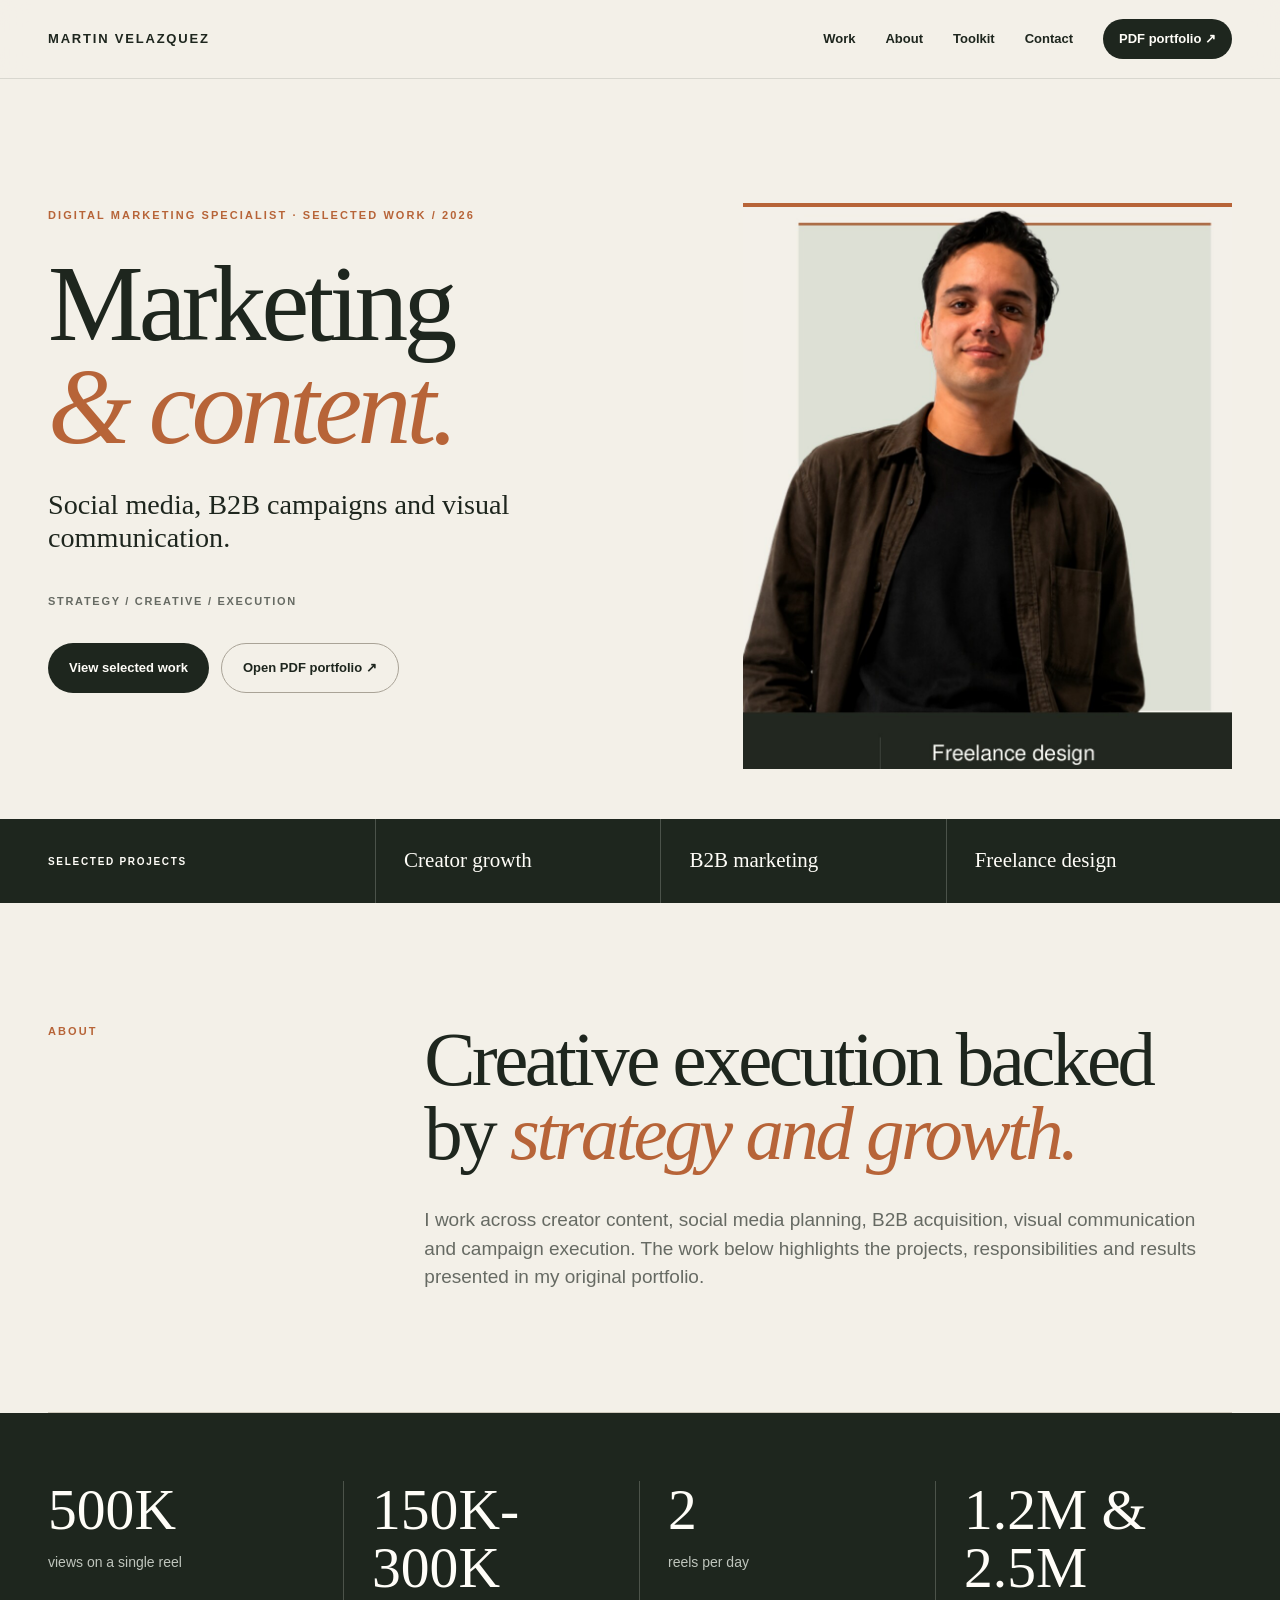
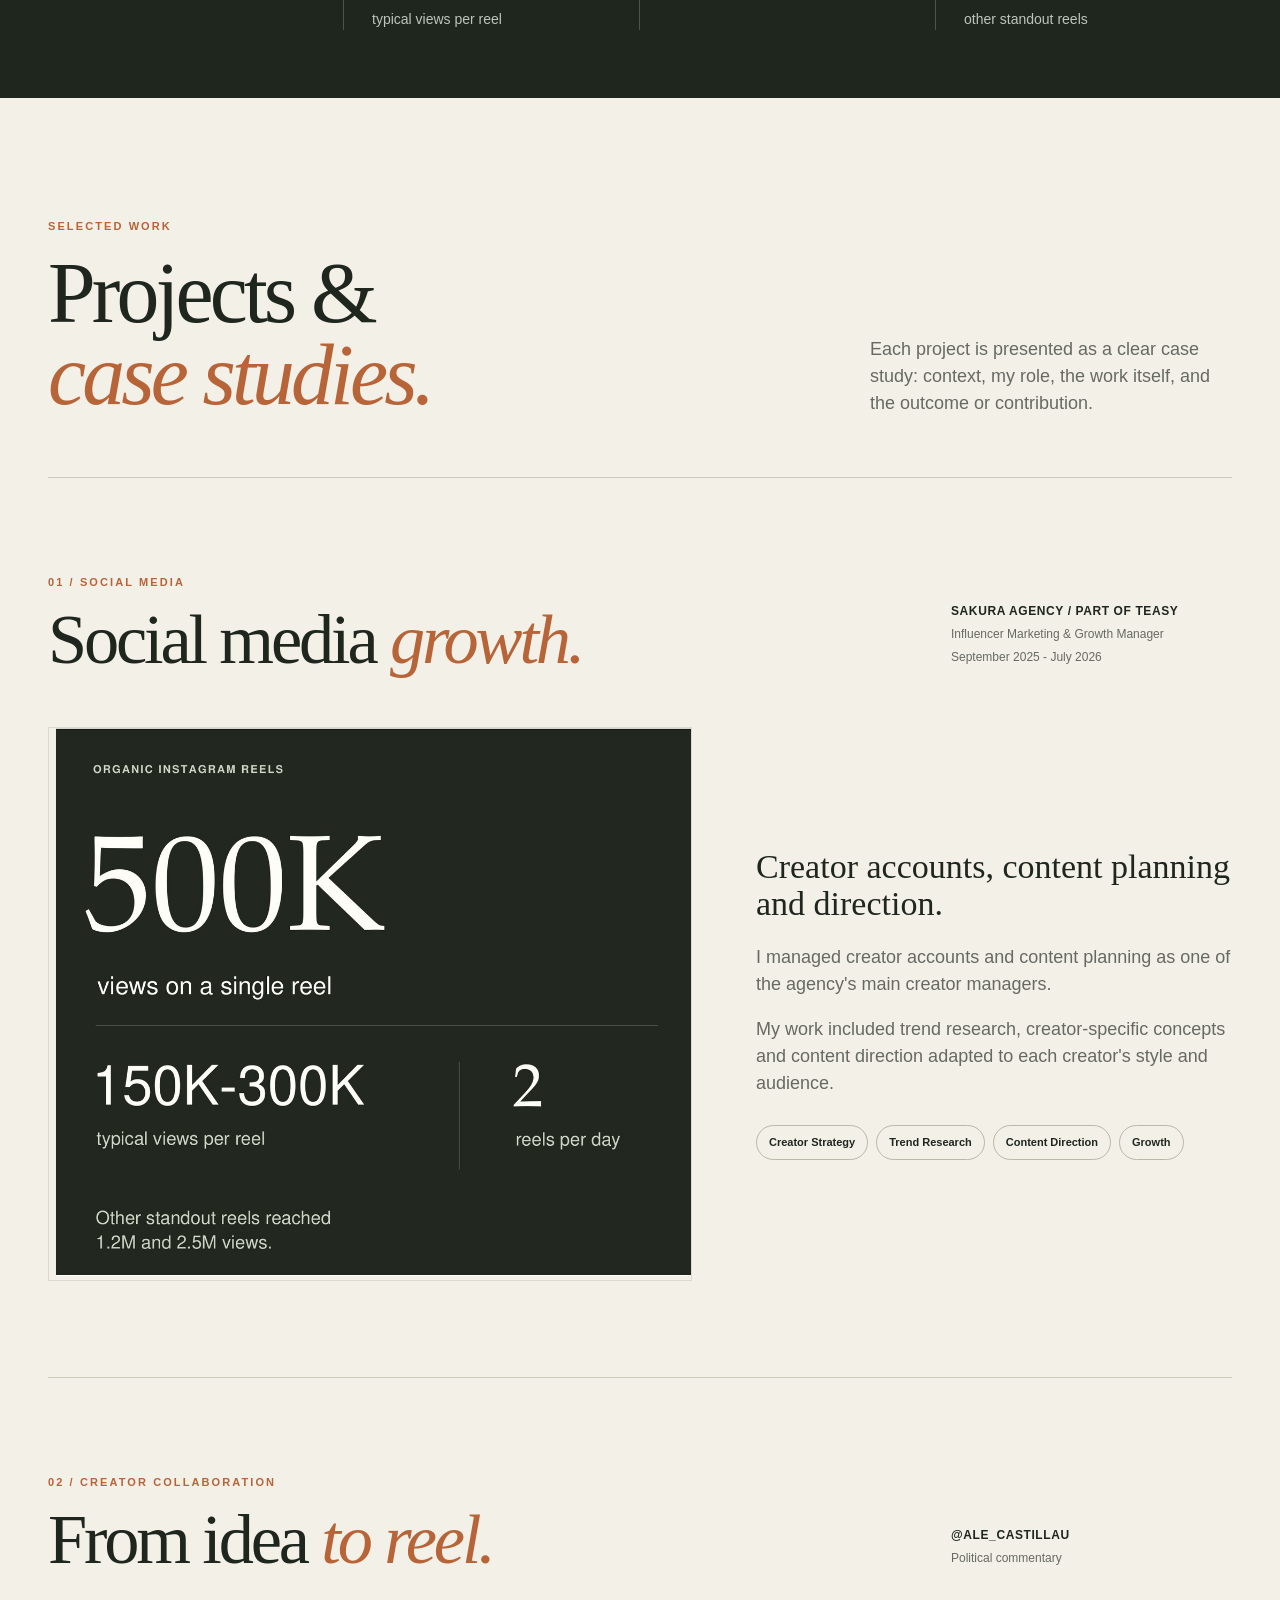
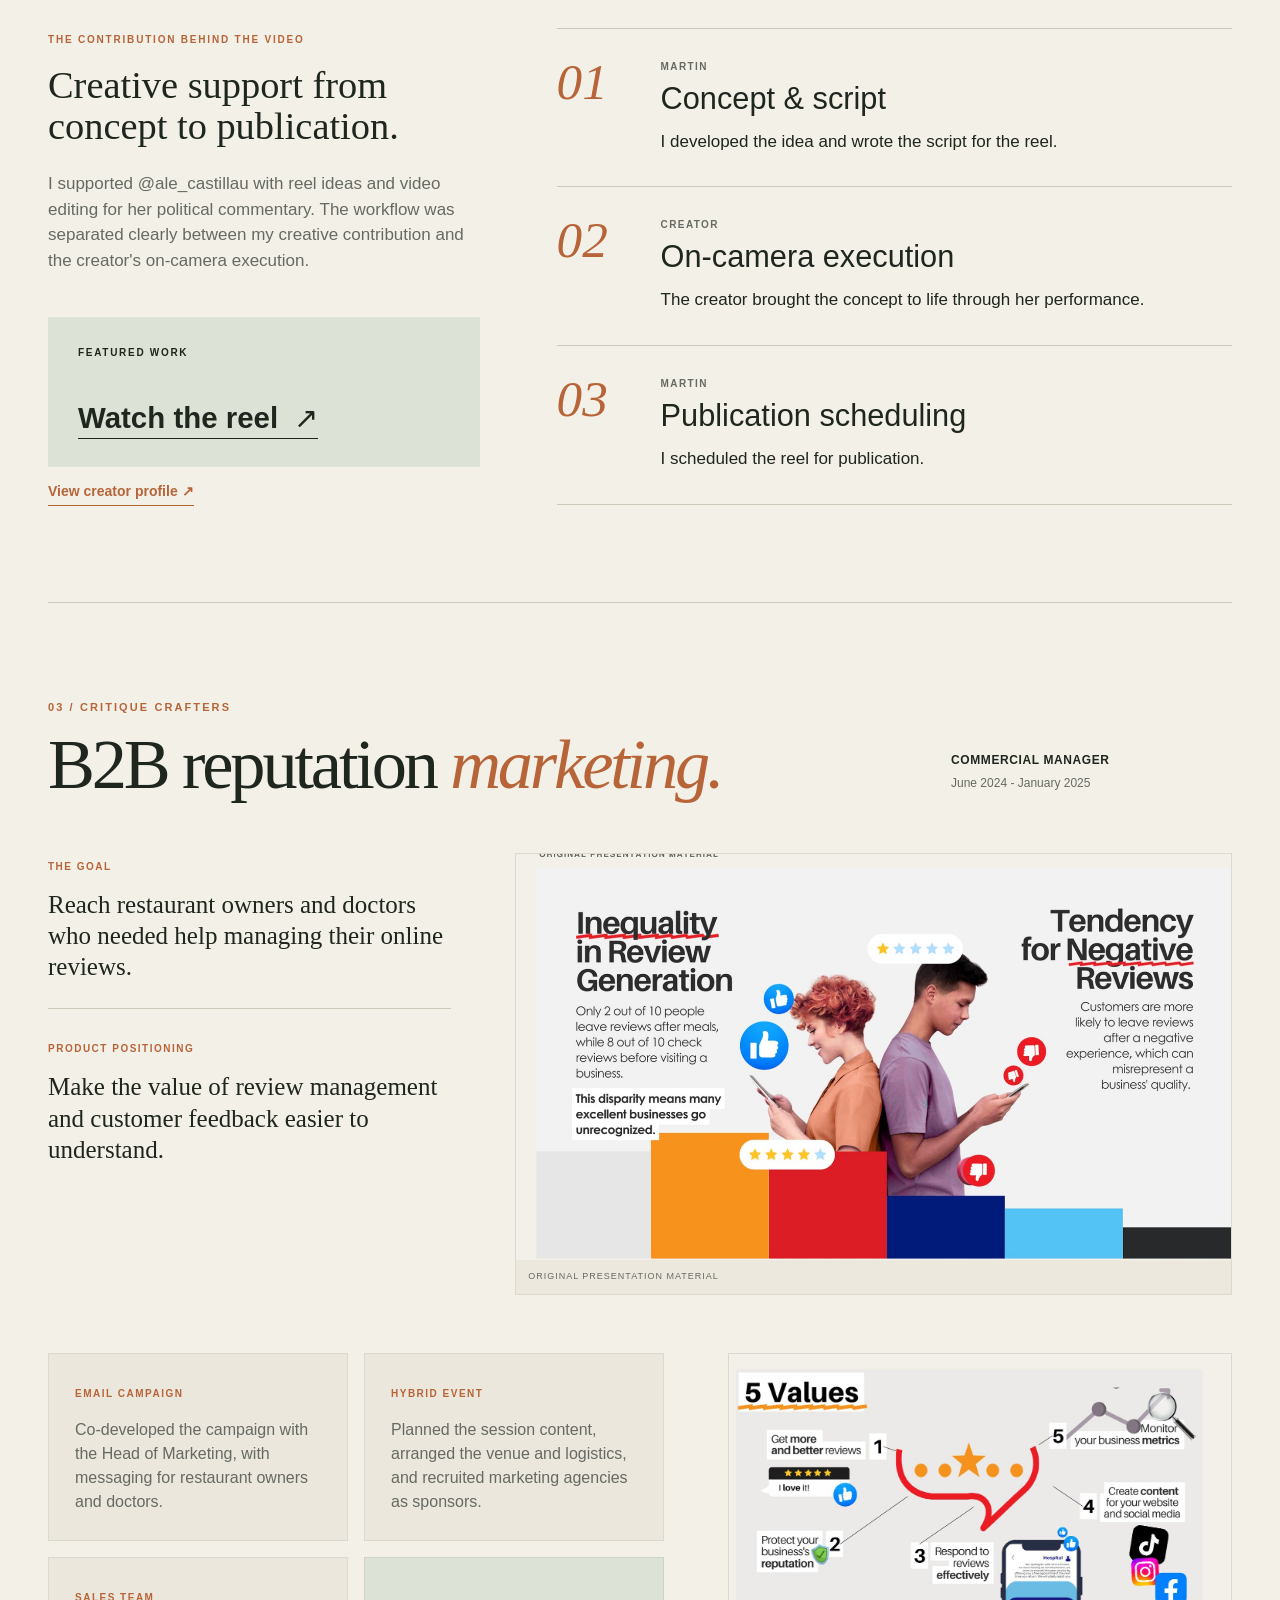
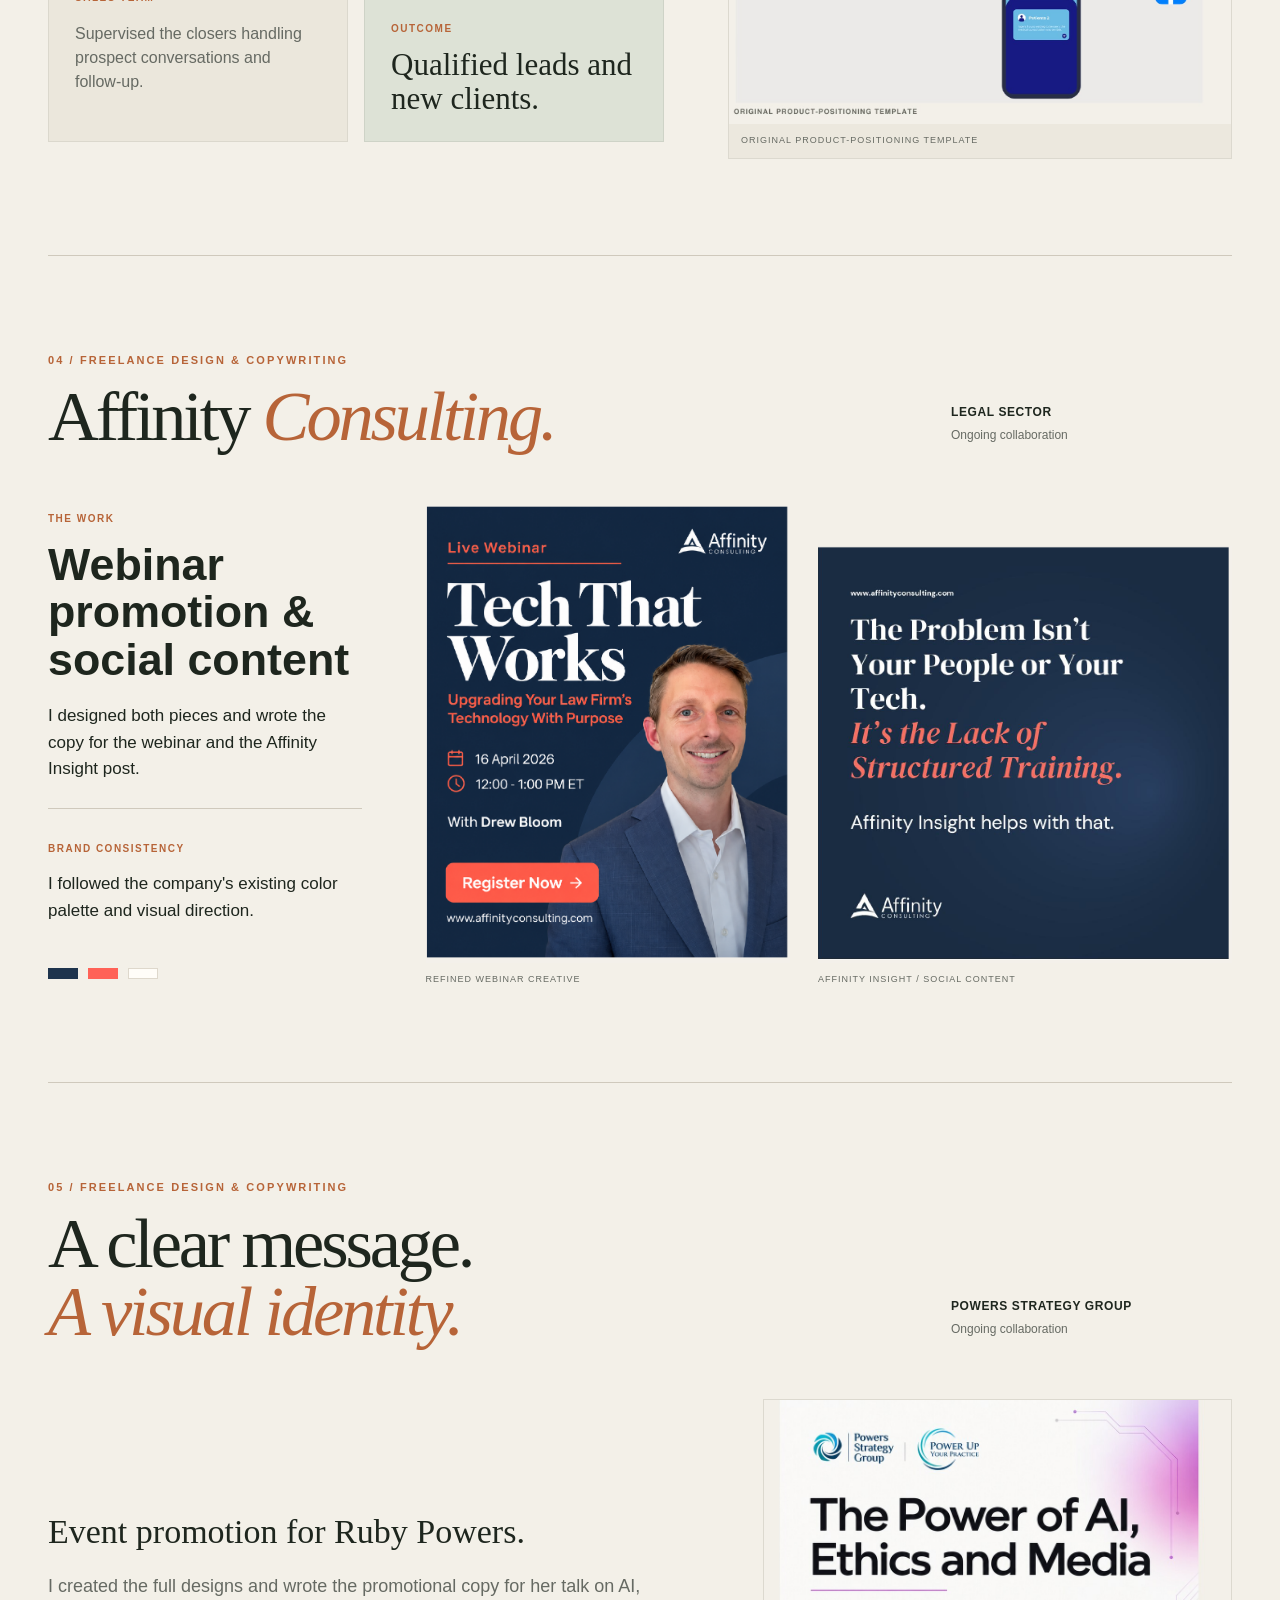
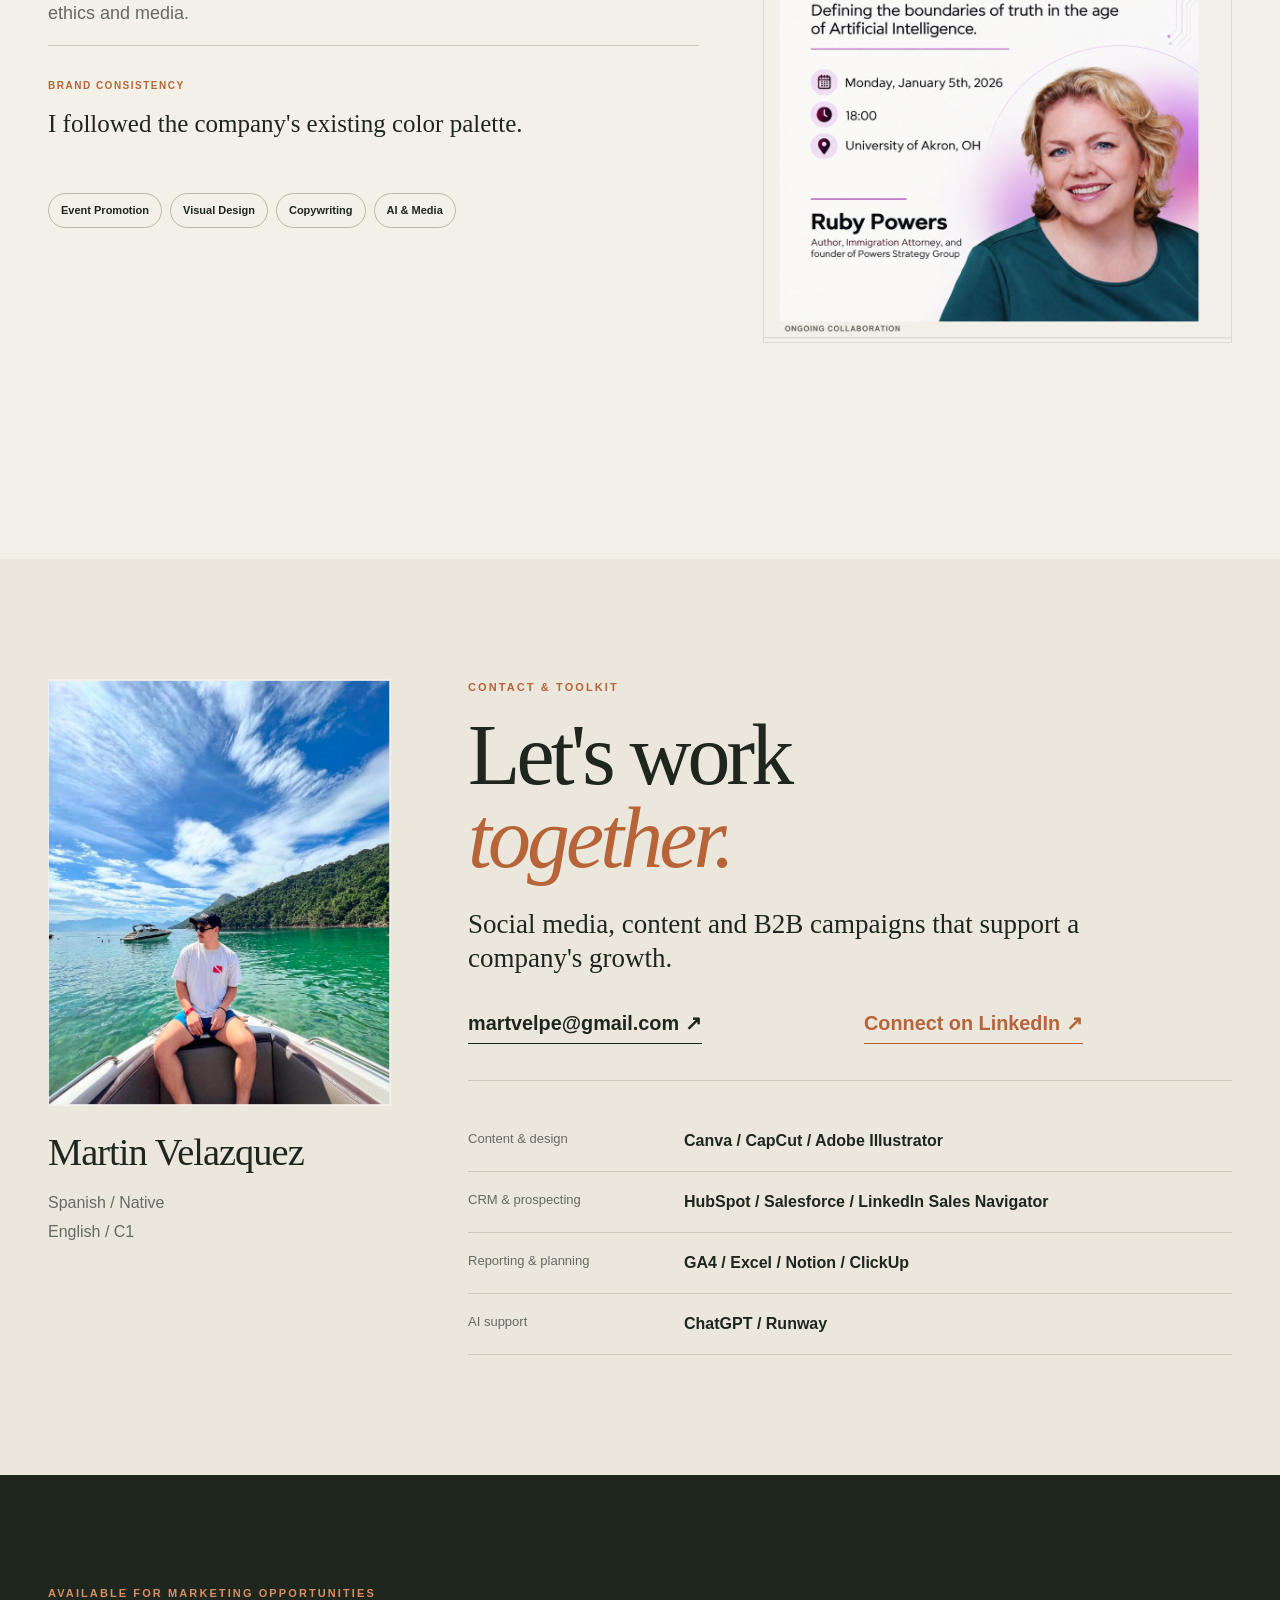
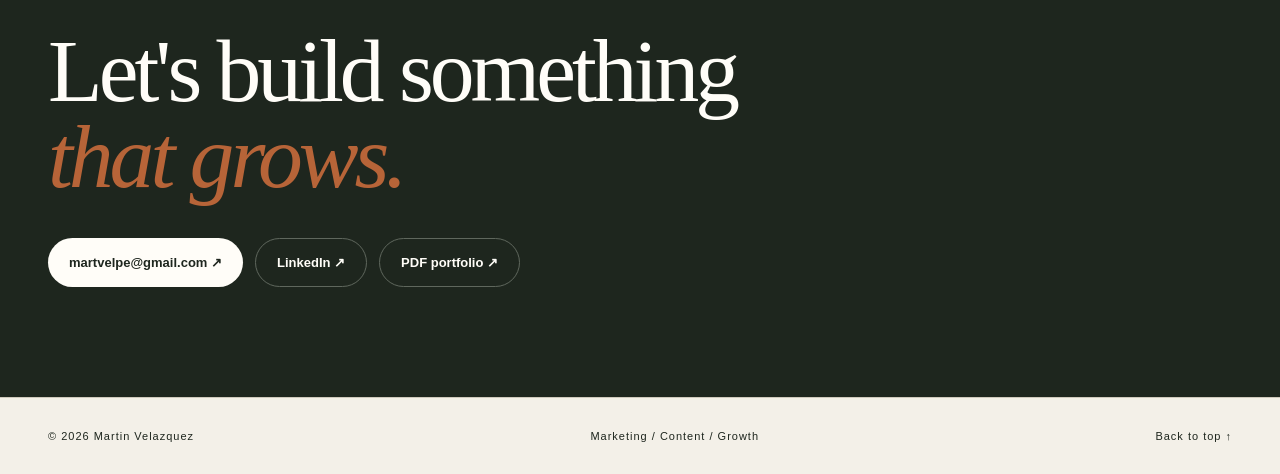
==== commit 0df0488d: "Fix image paths" ====
--- a/index.html
+++ b/index.html
@@ -50,7 +50,7 @@
       </div>
       <div class="hero-visual reveal delay-1">
         <div class="portrait-card">
-          <img src="assets/hero-martin.jpg" alt="Portrait of Martin Velazquez" />
+          <img src="hero-martin.jpg" alt="Portrait of Martin Velazquez" />
         </div>
       </div>
     </section>
@@ -109,7 +109,7 @@
 
         <div class="case-grid two-col">
           <div class="visual-card reveal">
-            <img class="contain-img" src="assets/social-growth.jpg" alt="Organic Instagram Reels results: 500K views on a single reel, 150K-300K typical views and two reels per day" />
+            <img class="contain-img" src="social-growth.jpg" alt="Organic Instagram Reels results: 500K views on a single reel, 150K-300K typical views and two reels per day" />
           </div>
           <div class="case-text reveal delay-1">
             <h4>Creator accounts, content planning and direction.</h4>
@@ -200,7 +200,7 @@
             </div>
           </div>
           <figure class="visual-card figure-card reveal delay-1">
-            <img class="contain-img" src="assets/critique-positioning.jpg" alt="Critique Crafters presentation material about online reviews" />
+            <img class="contain-img" src="critique-positioning.jpg" alt="Critique Crafters presentation material about online reviews" />
             <figcaption>Original presentation material</figcaption>
           </figure>
         </div>
@@ -213,7 +213,7 @@
             <div class="outcome-card"><span>OUTCOME</span><strong>Qualified leads and new clients.</strong></div>
           </div>
           <figure class="visual-card figure-card reveal delay-1">
-            <img class="contain-img" src="assets/critique-values.jpg" alt="Critique Crafters five values product positioning template" />
+            <img class="contain-img" src="critique-values.jpg" alt="Critique Crafters five values product positioning template" />
             <figcaption>Original product-positioning template</figcaption>
           </figure>
         </div>
@@ -250,11 +250,11 @@
 
           <div class="affinity-artworks reveal delay-1">
             <figure class="affinity-artwork affinity-artwork-webinar">
-              <div class="artwork-frame"><img src="assets/affinity-webinar.png" alt="Affinity Consulting Tech That Works webinar promotional design" /></div>
+              <div class="artwork-frame"><img src="affinity-webinar.png" alt="Affinity Consulting Tech That Works webinar promotional design" /></div>
               <figcaption>Refined webinar creative</figcaption>
             </figure>
             <figure class="affinity-artwork affinity-artwork-insight">
-              <div class="artwork-frame"><img src="assets/affinity-insight.png" alt="Affinity Insight social content design" /></div>
+              <div class="artwork-frame"><img src="affinity-insight.png" alt="Affinity Insight social content design" /></div>
               <figcaption>Affinity Insight / social content</figcaption>
             </figure>
           </div>
@@ -286,7 +286,7 @@
           </div>
           <div class="poster-wrap reveal delay-1">
             <div class="visual-card poster-card">
-              <img class="contain-img" src="assets/powers.jpg" alt="The Power of AI, Ethics and Media event promotion for Ruby Powers" />
+              <img class="contain-img" src="powers.jpg" alt="The Power of AI, Ethics and Media event promotion for Ruby Powers" />
             </div>
           </div>
         </div>
@@ -298,7 +298,7 @@
       <div class="toolkit shell section">
         <div class="profile-column reveal">
           <div class="toolkit-photo">
-            <img src="assets/contact-photo-clean.png" alt="Martin Velazquez sitting on a boat with the sea and mountains behind him" />
+            <img src="contact-photo-clean.png" alt="Martin Velazquez sitting on a boat with the sea and mountains behind him" />
           </div>
           <div class="profile-identity">
             <h3>Martin Velazquez</h3>
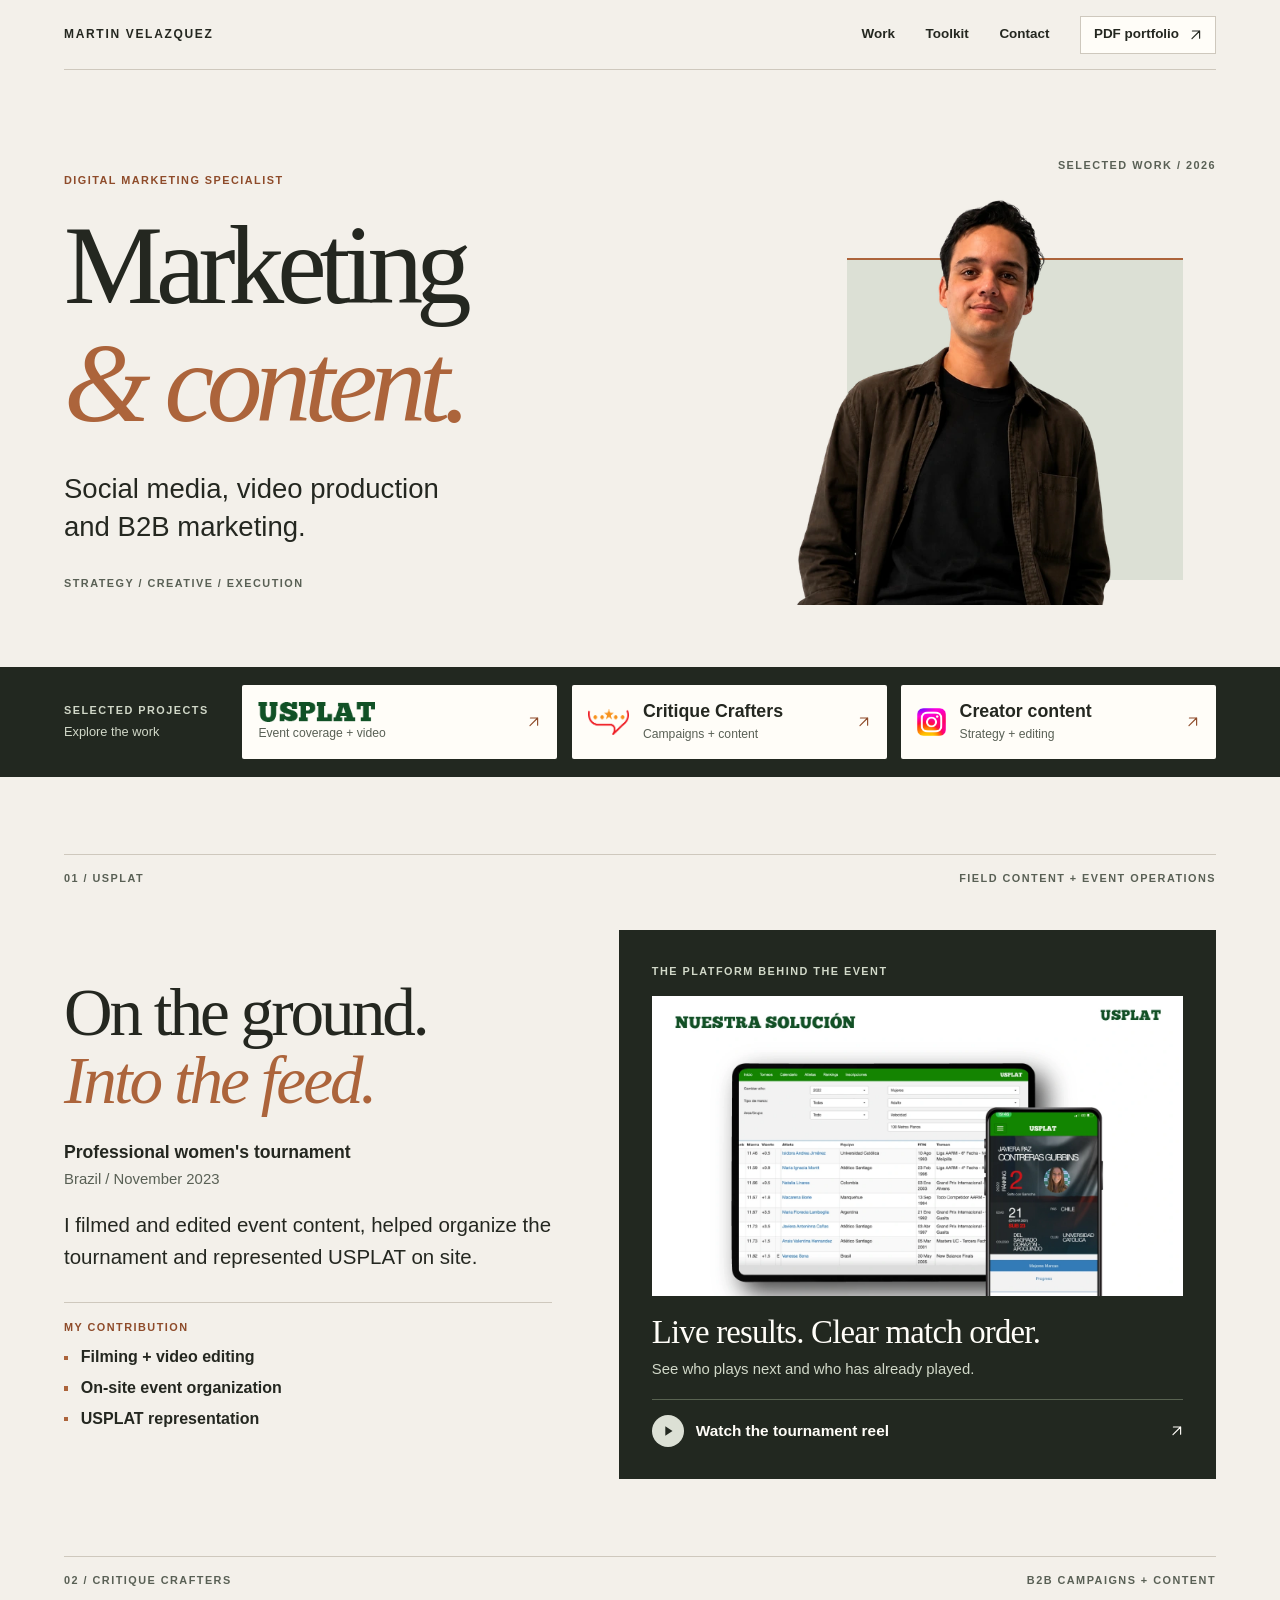
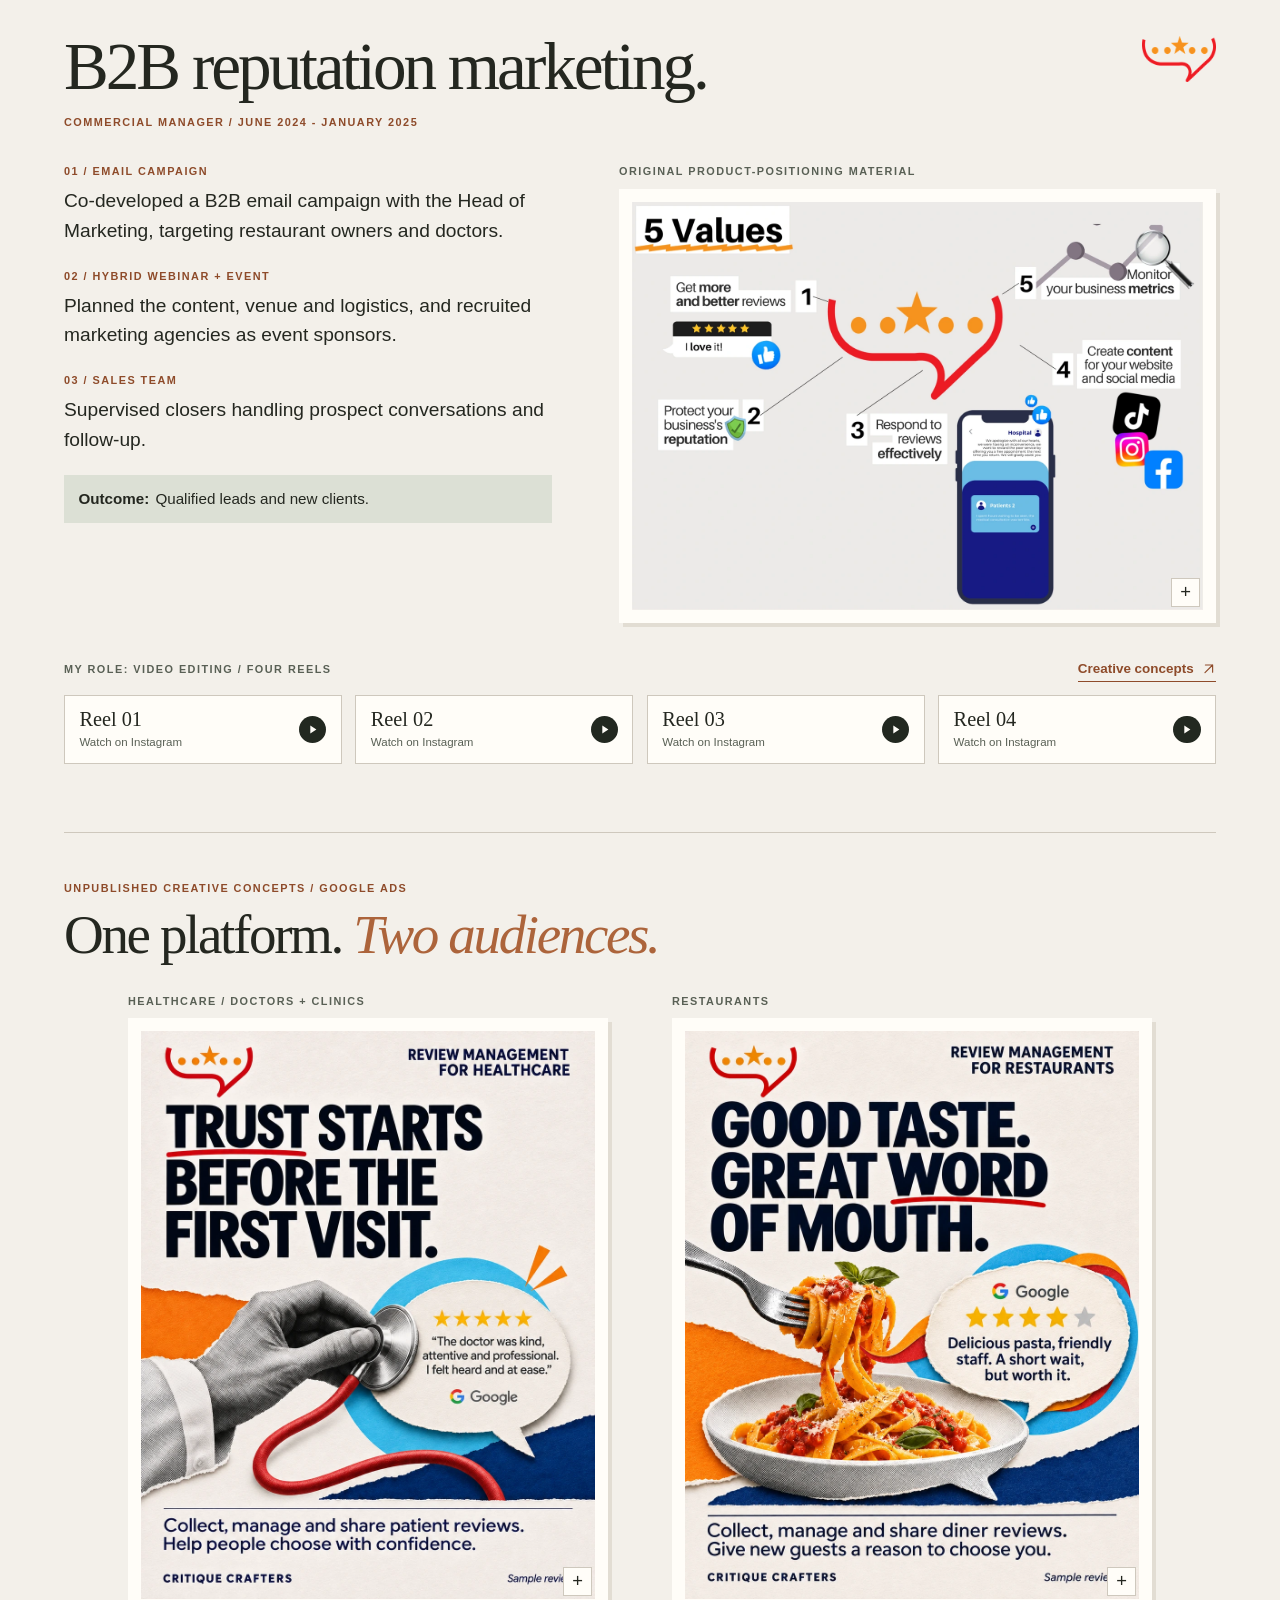
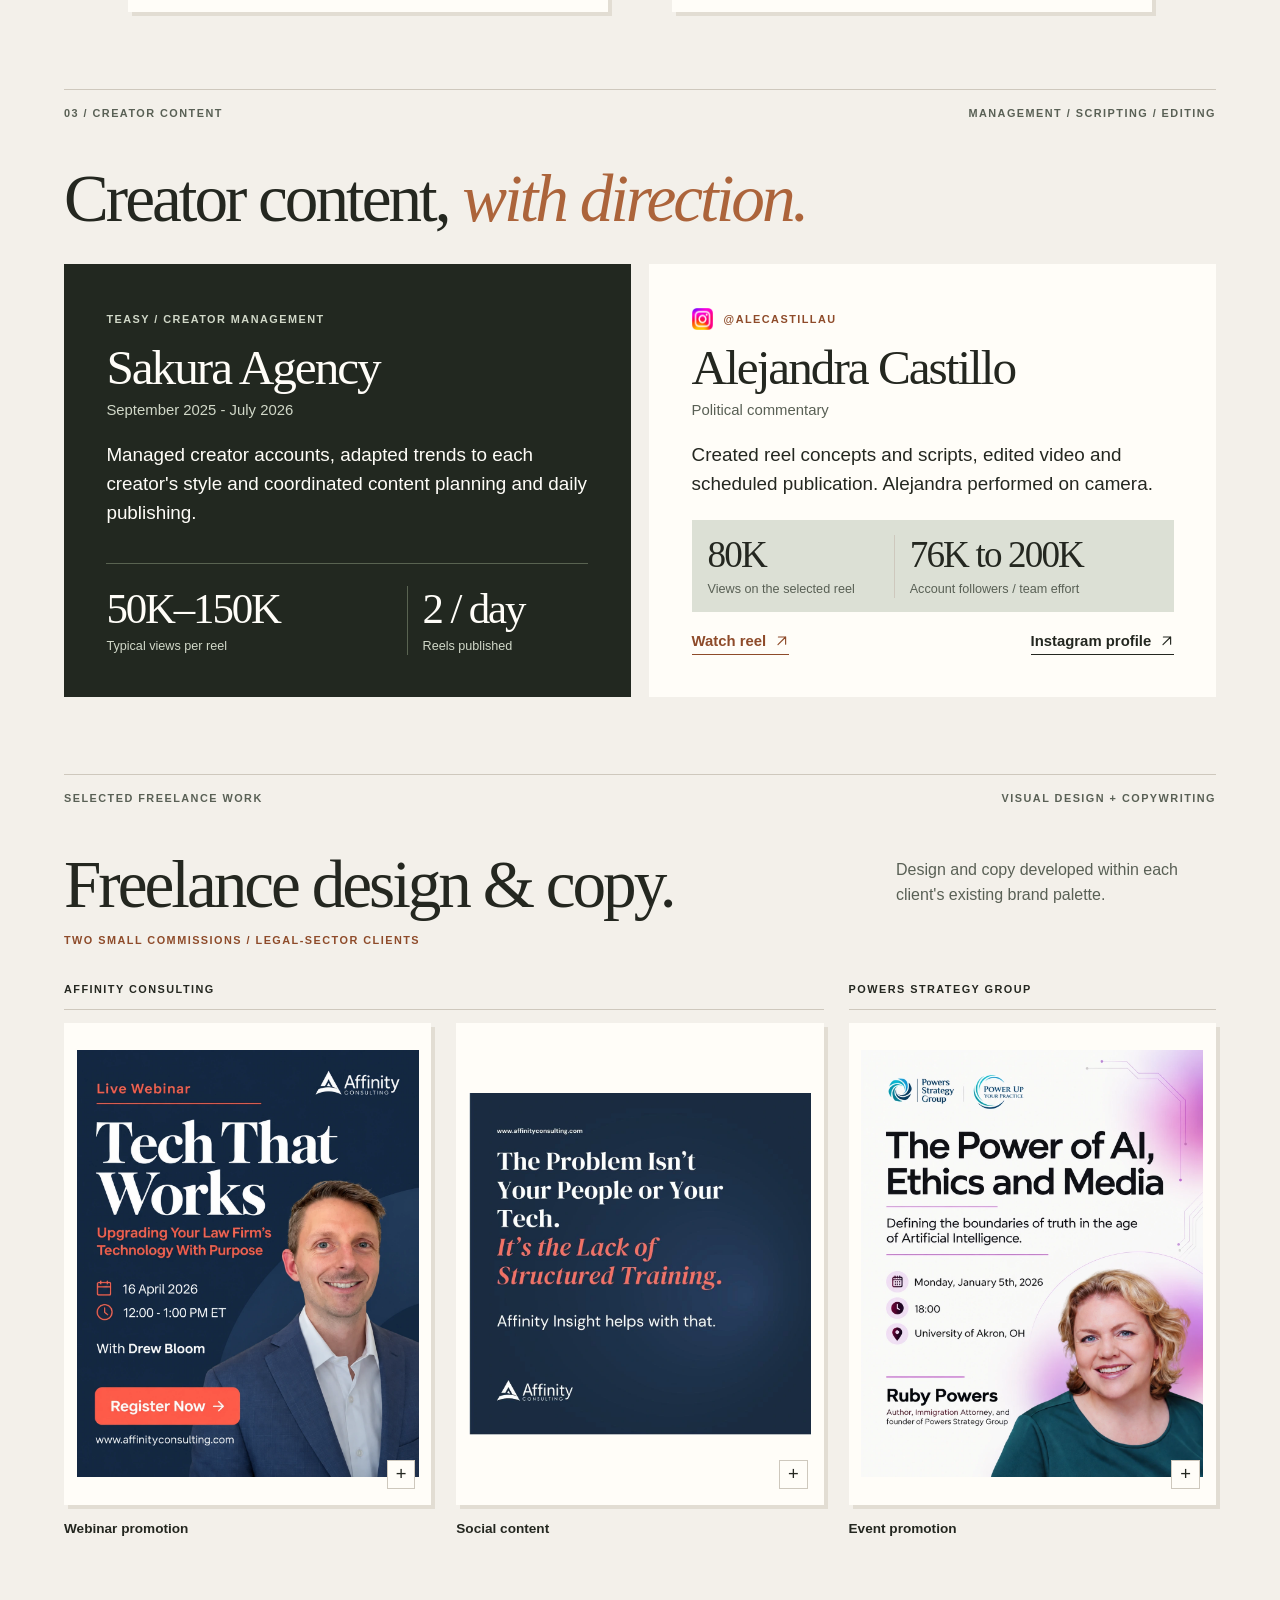
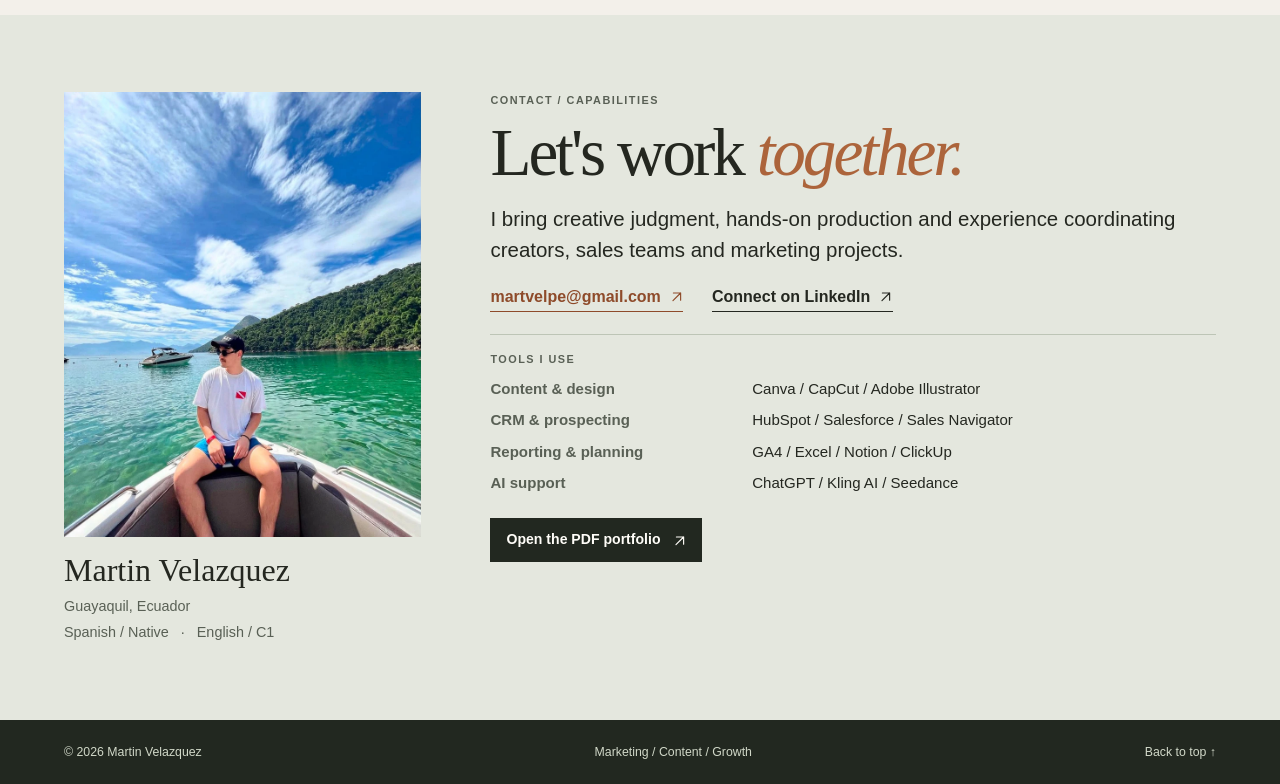
==== commit 8bb1a345: "Add files via upload" ====
--- a/index.html
+++ b/index.html
@@ -1,354 +1,581 @@
 <!doctype html>
 <html lang="en">
 <head>
-  <meta charset="utf-8" />
-  <meta name="viewport" content="width=device-width, initial-scale=1" />
-  <meta name="description" content="Martin Velazquez - Digital Marketing Specialist. Selected work in social media growth, creator strategy, B2B reputation marketing, design and copywriting." />
-  <meta property="og:title" content="Martin Velazquez | Digital Marketing Portfolio" />
-  <meta property="og:description" content="Social media, B2B campaigns and visual communication." />
-  <meta property="og:type" content="website" />
-  <title>Martin Velazquez | Digital Marketing Portfolio</title>
-  <link rel="stylesheet" href="style.css" />
+  <meta charset="utf-8">
+  <meta name="viewport" content="width=device-width, initial-scale=1">
+  <meta name="description" content="Martin Velazquez. Selected work in social media, video production, B2B marketing and visual design.">
+  <meta name="theme-color" content="#f3f0ea">
+  <meta property="og:title" content="Martin Velazquez | Marketing &amp; Content">
+  <meta property="og:description" content="Selected work: USPLAT, Critique Crafters, creator content and freelance design.">
+  <meta property="og:type" content="website">
+  <title>Martin Velazquez | Marketing &amp; Content</title>
+  <link rel="icon" href="data:image/svg+xml,%3Csvg xmlns='http://www.w3.org/2000/svg' viewBox='0 0 64 64'%3E%3Crect width='64' height='64' rx='9' fill='%23222820'/%3E%3Ctext x='32' y='44' text-anchor='middle' fill='%23fffdf8' font-family='Georgia,serif' font-size='36'%3EM%3C/text%3E%3C/svg%3E">
+  <style>
+:root {
+  color-scheme: light;
+  --paper: #f3f0ea;
+  --white: #fffdf8;
+  --ink: #242720;
+  --forest: #222820;
+  --sage: #dce0d5;
+  --light: #d1d8c8;
+  --muted: #596055;
+  --rule: #cec8bd;
+  --dark-rule: #596351;
+  --copper: #ac643b;
+  --accent: #8e4b2a;
+  --gutter: clamp(1.2rem, 5vw, 4.5rem);
+  --serif: Georgia, "Times New Roman", serif;
+  --sans: "Helvetica Neue", Arial, sans-serif;
+}
+
+* { box-sizing: border-box; }
+html { scroll-padding-top: 5.1rem; }
+body { margin: 0; background: var(--paper); color: var(--ink); font: 1rem/1.55 var(--sans); }
+body:has(.artwork-dialog[open]) { overflow: hidden; }
+img { display: block; max-width: 100%; height: auto; }
+a { color: inherit; text-decoration: none; }
+button { font: inherit; color: inherit; }
+button, a { -webkit-tap-highlight-color: transparent; }
+:focus-visible { outline: 2px solid var(--accent); outline-offset: 4px; }
+h1, h2, h3, p, figure, dl, dd { margin: 0; }
+h1, h2, h3 { font-weight: 400; }
+h1, h2 { font-family: var(--serif); letter-spacing: -.045em; line-height: 1.02; }
+h2 { font-size: clamp(2.45rem, 5.25vw, 5.15rem); }
+h1 em, h2 em, h3 em { color: var(--copper); font-weight: 400; }
+::selection { background: var(--sage); color: var(--ink); }
+
+.shell { width: min(calc(100% - var(--gutter) - var(--gutter)), 80rem); margin-inline: auto; }
+.eyebrow { font: 700 .68rem/1.5 var(--sans); letter-spacing: .135em; text-transform: uppercase; color: var(--muted); }
+.accent { color: var(--accent); }
+.body-copy { font-size: clamp(1.04rem, 1.7vw, 1.28rem); line-height: 1.55; }
+.arrow-icon { width: .85rem; height: .85rem; flex: 0 0 .85rem; vertical-align: -.03em; }
+.skip-link { position: fixed; top: .5rem; left: .5rem; z-index: 100; padding: .75rem 1rem; transform: translateY(-200%); background: var(--forest); color: var(--white); }
+.skip-link:focus { transform: none; }
+
+.site-header { position: sticky; top: 0; z-index: 10; background: var(--paper); }
+.header-inner { min-height: 4.4rem; display: flex; align-items: center; justify-content: space-between; gap: 1rem; border-bottom: 1px solid var(--rule); }
+.wordmark { font-size: .75rem; letter-spacing: .14em; font-weight: 800; text-transform: uppercase; }
+.primary-nav { display: flex; align-items: center; gap: clamp(.8rem, 2.4vw, 2.15rem); font-size: .84rem; font-weight: 600; }
+.primary-nav > a:hover { color: var(--accent); }
+.pdf-nav { display: inline-flex; align-items: center; gap: .6rem; min-height: 2.4rem; padding: .45rem .8rem; border: 1px solid var(--rule); background: var(--white); }
+
+.hero { display: grid; grid-template-columns: minmax(0, 1.13fr) minmax(0, .87fr); align-items: center; gap: clamp(1.5rem, 5vw, 5rem); padding-block: clamp(3.6rem, 6.8vw, 6.1rem) clamp(2.8rem, 4.8vw, 4.7rem); }
+.hero h1 { font-size: clamp(3.9rem, 8.7vw, 8.5rem); letter-spacing: -.063em; line-height: .94; margin: 1.65rem 0 2.05rem; }
+.hero h1 em { display: inline-block; margin-top: .12em; }
+.hero-lede { font-size: clamp(1.22rem, 2.15vw, 1.72rem); line-height: 1.38; }
+.hero-note { margin-top: 1.8rem; }
+.hero-portrait { min-width: 0; width: 100%; max-width: 31rem; margin-inline: auto; }
+.hero-portrait figcaption { text-align: right; margin-bottom: .8rem; }
+.portrait-stage { position: relative; aspect-ratio: 1.13; overflow: hidden; }
+.portrait-stage::before { content: ""; position: absolute; inset: 17% 7% 6% 22%; background: var(--sage); border-top: 2px solid var(--copper); }
+.portrait-stage img { width: 94%; position: absolute; right: 5%; bottom: 0; }
+
+.project-band { background: var(--forest); padding-block: 1.15rem; color: var(--white); }
+.project-grid { display: grid; grid-template-columns: minmax(8.6rem, .52fr) repeat(3, minmax(0, 1fr)); gap: .9rem; align-items: stretch; }
+.project-label { align-self: center; font-size: .8rem; color: var(--light); }
+.project-label .eyebrow { color: var(--light); margin-bottom: .25rem; }
+.project-card { display: flex; align-items: center; gap: .85rem; min-height: 4.6rem; padding: .78rem .95rem; color: var(--ink); background: var(--white); border: 1px solid transparent; border-radius: 2px; }
+.project-card:hover { border-color: var(--copper); background: #f6f0e7; }
+.project-card:focus-visible { outline-color: var(--light); }
+.project-card > .arrow-icon { margin-left: auto; color: var(--accent); }
+.project-card strong { display: block; font-size: clamp(.95rem, 1.4vw, 1.11rem); line-height: 1.2; }
+.project-text { min-width: 0; }
+.project-description { display: block; margin-top: .28rem; color: var(--muted); font-size: .76rem; line-height: 1.3; }
+.usplat-wordmark { width: 7.3rem; max-width: 100%; }
+.cc-mark { width: 2.6rem; flex: 0 0 2.6rem; }
+.ig-mark { width: 1.8rem; flex: 0 0 1.8rem; }
+
+.work-section { padding-block: clamp(3.1rem, 6vw, 5.25rem); }
+.work-section + .work-section { padding-top: 0; }
+.chapter-line { display: flex; justify-content: space-between; align-items: start; gap: 1.1rem; padding-top: .95rem; margin-bottom: clamp(1.65rem, 3.6vw, 2.75rem); border-top: 1px solid var(--rule); }
+.chapter-line p:last-child { text-align: right; }
+.case-layout { display: grid; grid-template-columns: minmax(0, .9fr) minmax(0, 1.1fr); gap: clamp(2rem, 5.2vw, 4.65rem); align-items: center; }
+.case-copy { min-width: 0; }
+.case-context { display: grid; gap: .12rem; margin: 1.45rem 0 1.15rem; }
+.case-context strong { font-size: 1.1rem; }
+.case-context span, .case-date { color: var(--muted); font-size: .93rem; }
+.contribution { margin-top: 1.8rem; padding-top: 1rem; border-top: 1px solid var(--rule); }
+.contribution ul { list-style: none; padding: 0; margin: .65rem 0 0; display: grid; gap: .36rem; }
+.contribution li { position: relative; padding-left: 1.05rem; font-size: 1rem; font-weight: 700; }
+.contribution li::before { content: ""; position: absolute; left: 0; top: .65em; width: .28rem; height: .28rem; background: var(--copper); }
+.platform-panel { padding: clamp(1.15rem, 3vw, 2.05rem); background: var(--forest); color: var(--white); }
+.platform-panel .eyebrow { color: var(--light); margin-bottom: 1rem; }
+.platform-panel > img { width: 100%; background: white; }
+.platform-panel figcaption { padding-top: 1.15rem; }
+.platform-panel h3 { font-family: var(--serif); font-size: clamp(1.45rem, 2.7vw, 2.05rem); letter-spacing: -.024em; line-height: 1.12; }
+.platform-panel figcaption p { color: var(--light); margin-top: .42rem; font-size: .93rem; }
+.video-action { display: flex; align-items: center; gap: .75rem; padding-top: .9rem; margin-top: 1.15rem; border-top: 1px solid var(--dark-rule); font-size: .96rem; font-weight: 700; }
+.video-action:hover span { text-decoration: underline; text-underline-offset: .2em; }
+.video-action .arrow-icon { margin-left: auto; }
+.video-action:focus-visible { outline-color: var(--light); }
+.play-icon { width: 2rem; height: 2rem; flex: 0 0 2rem; padding: .55rem; border-radius: 50%; background: var(--sage); color: var(--forest); }
+
+.case-heading { display: flex; justify-content: space-between; align-items: flex-start; gap: 1.2rem; margin-bottom: 2.05rem; }
+.case-brand { width: clamp(2.7rem, 5.8vw, 4.9rem); margin-top: .2rem; }
+.role-date { margin-top: .8rem; }
+.critique-layout { align-items: start; }
+.role-notes { list-style: none; padding: 0; margin: 0; display: grid; gap: 1.4rem; }
+.role-notes p { margin-top: .4rem; font-size: clamp(1.03rem, 1.6vw, 1.2rem); }
+.outcome { margin-top: 1.3rem; padding: .75rem .9rem; background: var(--sage); font-size: .95rem; }
+.outcome strong { margin-right: .12rem; }
+.artwork figcaption { margin-bottom: .6rem; }
+.artwork-trigger { display: block; position: relative; width: 100%; padding: clamp(.35rem, 1vw, .8rem); border: 0; background: var(--white); cursor: zoom-in; box-shadow: 4px 4px 0 #e2ddd3; }
+.artwork-trigger img { width: 100%; }
+.zoom-badge { display: grid; place-items: center; position: absolute; bottom: 1rem; right: 1rem; width: 1.8rem; height: 1.8rem; border: 1px solid var(--rule); background: var(--white); color: var(--ink); font: 1.15rem/1 var(--sans); }
+.artwork-trigger:hover .zoom-badge, .artwork-trigger:focus-visible .zoom-badge { color: var(--white); background: var(--forest); border-color: var(--forest); }
+
+.reel-section { margin-top: 2.35rem; }
+.subsection-line { display: flex; align-items: baseline; justify-content: space-between; gap: 1rem; margin-bottom: .8rem; }
+.text-link { display: inline-flex; align-items: center; gap: .55rem; width: fit-content; color: var(--accent); border-bottom: 1px solid currentColor; padding-bottom: .18rem; font-weight: 700; line-height: 1.35; }
+.text-link:hover { color: var(--forest); }
+.small-link { font-size: .84rem; }
+.ink-link { color: var(--ink); }
+.ink-link:hover { color: var(--accent); }
+.reel-grid { display: grid; grid-template-columns: repeat(4, minmax(0, 1fr)); gap: .85rem; list-style: none; padding: 0; margin: 0; }
+.reel-card { display: flex; justify-content: space-between; align-items: center; gap: .6rem; height: 100%; min-height: 4.3rem; padding: .7rem .9rem; background: var(--white); border: 1px solid var(--rule); }
+.reel-card:hover { border-color: var(--accent); }
+.reel-card strong { display: block; font: 400 1.27rem/1.1 var(--serif); }
+.reel-card small { display: block; margin-top: .32rem; color: var(--muted); font-size: .72rem; line-height: 1.35; }
+.reel-card .play-icon { background: var(--forest); color: var(--white); width: 1.7rem; height: 1.7rem; flex-basis: 1.7rem; padding: .47rem; }
+.creative-section { margin-top: clamp(2.6rem, 5.3vw, 4.5rem); padding-top: clamp(1.6rem, 3.7vw, 3rem); border-top: 1px solid var(--rule); }
+.subsection-title h3 { font-family: var(--serif); font-size: clamp(2rem, 4.3vw, 3.85rem); letter-spacing: -.043em; line-height: 1.08; margin-top: .55rem; }
+.creative-grid { display: grid; grid-template-columns: repeat(2, minmax(0, 1fr)); gap: clamp(1.3rem, 5vw, 4.5rem); width: min(100%, 64rem); margin: 1.75rem auto 0; }
+
+.creator-grid { display: grid; grid-template-columns: repeat(2, minmax(0, 1fr)); gap: 1.15rem; margin-top: 1.9rem; }
+.creator-card { display: flex; flex-direction: column; min-width: 0; padding: clamp(1.25rem, 3.5vw, 2.65rem); }
+.agency-card { background: var(--forest); color: var(--white); }
+.agency-card .eyebrow, .agency-card .case-date { color: var(--light); }
+.collaboration-card { background: var(--white); }
+.creator-card > .eyebrow { display: flex; min-height: 1.55rem; align-items: center; }
+.creator-card h3 { margin: .65rem 0 .3rem; font-family: var(--serif); font-size: clamp(2rem, 3.85vw, 3.25rem); letter-spacing: -.041em; line-height: 1.06; }
+.handle { display: flex; align-items: center; gap: .65rem; }
+.handle .ig-mark { width: 1.35rem; flex-basis: 1.35rem; }
+.creator-card .body-copy { margin: 1.1rem 0 1.4rem; font-size: clamp(1rem, 1.58vw, 1.18rem); }
+.metrics { display: grid; gap: .7rem; align-items: stretch; }
+.metrics > div { min-width: 0; display: flex; flex-direction: column-reverse; justify-content: start; }
+.metrics > div + div { border-left: 1px solid var(--rule); padding-left: .9rem; }
+.metrics dd { font: 400 clamp(1.5rem, 3.35vw, 3rem)/1.06 var(--serif); letter-spacing: -.05em; }
+.metrics dt { font-size: .79rem; line-height: 1.32; margin-top: .42rem; }
+.agency-metrics { grid-template-columns: minmax(0, 1.23fr) minmax(0, .77fr); padding-top: 1.4rem; margin-top: auto; border-top: 1px solid var(--dark-rule); }
+.agency-metrics > div + div { border-color: var(--dark-rule); }
+.agency-metrics dt { color: var(--light); }
+.collaboration-metrics { grid-template-columns: minmax(0, .8fr) minmax(0, 1.2fr); padding: .9rem 1rem; background: var(--sage); margin-top: auto; }
+.collaboration-metrics dd { font-size: clamp(1.35rem, 2.9vw, 2.55rem); }
+.collaboration-metrics dt { color: var(--muted); }
+.creator-links { display: flex; flex-wrap: wrap; justify-content: space-between; gap: .75rem 1rem; margin-top: 1.2rem; font-size: .93rem; }
+
+.freelance-heading > p { max-width: 20rem; margin-top: .45rem; color: var(--muted); font-size: 1rem; }
+.freelance-grid { --art-gap: clamp(.85rem, 2.1vw, 1.55rem); display: grid; grid-template-columns: repeat(3, minmax(0, 1fr)); gap: var(--art-gap); }
+.freelance-grid > section:first-child { grid-column: span 2; }
+.brand-heading { padding-bottom: .7rem; margin-bottom: .8rem; border-bottom: 1px solid var(--rule); color: var(--ink); }
+.affinity-grid { display: grid; grid-template-columns: repeat(2, minmax(0, 1fr)); gap: var(--art-gap); }
+.freelance-artwork .artwork-trigger { aspect-ratio: 4 / 5.25; }
+.freelance-artwork img { width: 100%; height: 100%; object-fit: contain; }
+.freelance-artwork figcaption { margin: .8rem 0 0; font-size: .85rem; font-weight: 700; }
+
+.contact-section { background: #e4e7de; padding-block: clamp(3.1rem, 6vw, 5.4rem); }
+.contact-grid { display: grid; grid-template-columns: minmax(0, .66fr) minmax(0, 1.34fr); gap: clamp(2rem, 5.4vw, 5.1rem); align-items: start; }
+.contact-photo { width: min(100%, 23rem); }
+.contact-photo > img { width: 100%; }
+.contact-photo figcaption { display: grid; gap: .23rem; padding-top: .95rem; color: var(--muted); font-size: .9rem; }
+.contact-photo figcaption strong { font: 400 clamp(1.55rem, 2.5vw, 2.3rem)/1.16 var(--serif); color: var(--ink); margin-bottom: .16rem; }
+.contact-copy h2 { margin: .65rem 0 .95rem; }
+.contact-links { display: flex; flex-wrap: wrap; gap: .85rem 1.8rem; margin-block: 1.25rem 1.4rem; }
+.toolkit { border-top: 1px solid #bdc5b6; padding-top: 1rem; }
+.tools-list { margin-top: .6rem; display: grid; gap: .5rem; }
+.tools-list > div { display: grid; grid-template-columns: minmax(8.7rem, .7fr) minmax(0, 1.3fr); gap: .75rem; font-size: .94rem; }
+.tools-list dt { font-weight: 700; color: var(--muted); }
+.pdf-action { display: inline-flex; align-items: center; gap: .75rem; margin-top: 1.5rem; padding: .7rem 1rem; background: var(--forest); color: var(--white); font-weight: 700; font-size: .88rem; }
+.pdf-action:hover { background: #394334; }
+.site-footer { background: var(--forest); color: var(--light); }
+.footer-inner { display: flex; justify-content: space-between; align-items: center; gap: 1rem; min-height: 4rem; padding-block: .8rem; font-size: .77rem; }
+.footer-inner a:hover { color: var(--white); }
+.footer-inner a:focus-visible { outline-color: var(--light); }
+
+.artwork-dialog { margin: auto; padding: 0; width: fit-content; max-width: calc(100% - 1.5rem); max-height: calc(100% - 1.5rem); border: 1px solid var(--rule); background: var(--white); color: var(--ink); }
+.artwork-dialog::backdrop { background: rgb(20 24 19 / .87); }
+.dialog-bar { position: sticky; top: 0; display: flex; align-items: center; justify-content: space-between; gap: .9rem; padding: .65rem .75rem; background: var(--white); border-bottom: 1px solid var(--rule); }
+.dialog-bar p { font-size: .88rem; font-weight: 700; }
+.dialog-close { display: grid; place-items: center; width: 2.1rem; height: 2.1rem; padding: 0; border: 1px solid var(--rule); background: var(--white); cursor: pointer; font: 1.5rem/1 var(--sans); }
+.dialog-close:hover { background: var(--sage); }
+.artwork-dialog img { width: auto; max-height: calc(100vh - 6rem); max-height: calc(100dvh - 6rem); object-fit: contain; margin-inline: auto; }
+
+@media (max-width: 980px) {
+  .project-grid { grid-template-columns: repeat(3, minmax(0, 1fr)); }
+  .project-label { grid-column: 1 / -1; display: flex; align-items: baseline; gap: .7rem; }
+  .project-label .eyebrow { margin: 0; }
+  .project-card { gap: .6rem; padding-inline: .72rem; }
+  .cc-mark { width: 2.2rem; flex-basis: 2.2rem; }
+  .ig-mark { width: 1.55rem; flex-basis: 1.55rem; }
+  .freelance-heading > p { max-width: 16rem; }
+}
+
+@media (max-width: 740px) {
+  .header-inner { min-height: 3.9rem; }
+  .hero { grid-template-columns: minmax(0, 1fr); gap: 1.2rem; padding-block: 2.9rem 1.8rem; }
+  .hero h1 { font-size: clamp(3.7rem, 12vw, 6.6rem); margin: 1.25rem 0 1.35rem; }
+  .hero-note { margin-top: 1.05rem; }
+  .hero-portrait { width: min(100%, 23rem); }
+  .hero-portrait figcaption { margin: 0; }
+  .portrait-stage { aspect-ratio: 1.3; }
+  .portrait-stage img { width: 86%; right: 6%; }
+  .portrait-stage::before { inset: 13% 7% 6% 24%; }
+  .case-layout, .contact-grid, .creator-grid { grid-template-columns: minmax(0, 1fr); }
+  .case-layout { gap: 1.6rem; }
+  .reel-grid { grid-template-columns: repeat(2, minmax(0, 1fr)); }
+  .freelance-heading { flex-direction: column; gap: .5rem; }
+  .freelance-heading > p { max-width: 34rem; }
+  .freelance-grid { grid-template-columns: minmax(0, 1fr); row-gap: 1.65rem; }
+  .freelance-grid > section:first-child { grid-column: auto; }
+  .freelance-grid > section:last-child .freelance-artwork { max-width: 22rem; }
+  .contact-grid { gap: 2rem; }
+  .contact-photo { width: min(66%, 17rem); }
+  .contact-copy { grid-row: 1; }
+}
+
+@media (max-width: 590px) {
+  .wide-nav, .desktop-break, .footer-note { display: none; }
+  .primary-nav { gap: .8rem; }
+  .pdf-nav { padding-inline: .55rem; }
+  .project-grid { grid-template-columns: minmax(0, 1fr); gap: .6rem; }
+  .project-label { padding-bottom: .15rem; }
+  .project-card { min-height: 3.8rem; padding: .62rem .85rem; }
+  .project-card strong { font-size: 1.02rem; }
+  .project-description { font-size: .75rem; }
+  .creative-grid { grid-template-columns: minmax(0, 1fr); gap: 1.4rem; max-width: 29rem; }
+  .chapter-line { gap: .65rem; }
+  .chapter-line .eyebrow { font-size: .6rem; letter-spacing: .09em; }
+  .subsection-line { align-items: start; }
+  .subsection-line .text-link { flex-shrink: 0; }
+  .tools-list > div { grid-template-columns: minmax(0, 1fr); gap: .05rem; }
+  .tools-list { gap: .66rem; }
+}
+
+@media (max-width: 360px) {
+  .wordmark { font-size: .68rem; letter-spacing: .1em; }
+  .hero h1 { font-size: 3.45rem; }
+  .reel-card { padding-inline: .65rem; }
+  .subsection-line { flex-wrap: wrap; }
+  .contact-photo { width: min(78%, 17rem); }
+}
+
+
+  </style>
 </head>
-<body>
+<body id="top">
   <a class="skip-link" href="#main">Skip to content</a>
-
   <header class="site-header">
-    <div class="header-inner">
-      <a class="brand" href="#home">MARTIN VELAZQUEZ</a>
-      <nav class="desktop-nav" aria-label="Main navigation">
+    <div class="shell header-inner">
+      <a class="wordmark" href="#top">Martin Velazquez</a>
+      <nav class="primary-nav" aria-label="Main navigation">
         <a href="#work">Work</a>
-        <a href="#about">About</a>
-        <a href="#toolkit">Toolkit</a>
-        <a href="#contact">Contact</a>
-        <a class="nav-cta" href="Martin_Velazquez_Portfolio.pdf" target="_blank" rel="noopener">PDF portfolio ↗</a>
+        <a class="wide-nav" href="#toolkit">Toolkit</a>
+        <a class="wide-nav" href="#contact">Contact</a>
+        <a class="pdf-nav" href="Martin_Velazquez_Portfolio.pdf" target="_blank" rel="noopener"><span>PDF<span class="wide-nav"> portfolio</span></span><svg class="arrow-icon" width="16" height="16" viewBox="0 0 16 16" fill="none" aria-hidden="true"><path d="M3.5 12.5 12.5 3.5M4 3.5h8.5V12" stroke="currentColor" stroke-width="1.35" stroke-linecap="round" stroke-linejoin="round"/></svg></a>
       </nav>
-      <button class="menu-button" aria-expanded="false" aria-controls="mobile-menu">Menu</button>
     </div>
   </header>
 
-  <nav id="mobile-menu" class="mobile-menu" aria-label="Mobile navigation">
-    <a href="#work">Work</a>
-    <a href="#about">About</a>
-    <a href="#toolkit">Toolkit</a>
-    <a href="#contact">Contact</a>
-    <a href="Martin_Velazquez_Portfolio.pdf" target="_blank" rel="noopener">PDF portfolio ↗</a>
-  </nav>
-
   <main id="main">
-    <!-- HERO: based on portfolio page 1 -->
-    <section class="hero shell" id="home">
-      <div class="hero-copy reveal">
-        <p class="eyebrow">DIGITAL MARKETING SPECIALIST · SELECTED WORK / 2026</p>
-        <h1>Marketing<br><em>&amp; content.</em></h1>
-        <p class="hero-lede">Social media, B2B campaigns and visual communication.</p>
-        <p class="hero-sub">Strategy / Creative / Execution</p>
-        <div class="hero-actions">
-          <a class="button button-dark" href="#work">View selected work</a>
-          <a class="button button-outline" href="Martin_Velazquez_Portfolio.pdf" target="_blank" rel="noopener">Open PDF portfolio ↗</a>
-        </div>
-      </div>
-      <div class="hero-visual reveal delay-1">
-        <div class="portrait-card">
-          <img src="hero-martin.jpg" alt="Portrait of Martin Velazquez" />
-        </div>
-      </div>
+    <section class="hero shell" aria-labelledby="hero-title">
+      <div class="hero-copy">
+        <p class="eyebrow accent">Digital marketing specialist</p>
+        <h1 id="hero-title">Marketing<br><em>&amp; content.</em></h1>
+        <p class="hero-lede">Social media, video production<br class="desktop-break"> and B2B marketing.</p>
+        <p class="eyebrow hero-note">Strategy / Creative / Execution</p>
+      </div>
+      <figure class="hero-portrait">
+        <figcaption class="eyebrow">Selected work / 2026</figcaption>
+        <div class="portrait-stage">
+          <img src="[data-uri]" width="627" height="627" alt="Portrait of Martin Velazquez" fetchpriority="high" decoding="async">
+        </div>
+      </figure>
     </section>
 
-    <div class="project-strip">
-      <div class="project-strip-inner shell">
-        <span class="strip-label">SELECTED PROJECTS</span>
-        <a href="#social">Creator growth</a>
-        <a href="#b2b">B2B marketing</a>
-        <a href="#design">Freelance design</a>
-      </div>
-    </div>
-
-    <!-- ABOUT -->
-    <section class="about shell section" id="about">
-      <div class="section-label reveal">ABOUT</div>
-      <div class="about-body reveal delay-1">
-        <h2>Creative execution backed by <em>strategy and growth.</em></h2>
-        <p>I work across creator content, social media planning, B2B acquisition, visual communication and campaign execution. The work below highlights the projects, responsibilities and results presented in my original portfolio.</p>
-      </div>
-    </section>
-
-    <!-- METRICS from page 2 -->
-    <section class="metrics-wrap" aria-label="Social media performance highlights">
-      <div class="metrics shell">
-        <div class="metric reveal"><strong>500K</strong><span>views on a single reel</span></div>
-        <div class="metric reveal delay-1"><strong>150K-300K</strong><span>typical views per reel</span></div>
-        <div class="metric reveal delay-2"><strong>2</strong><span>reels per day</span></div>
-        <div class="metric reveal delay-3"><strong>1.2M &amp; 2.5M</strong><span>other standout reels</span></div>
-      </div>
-    </section>
-
-    <!-- WORK -->
-    <section class="work shell section" id="work">
-      <div class="work-intro reveal">
+    <nav class="project-band" id="work" aria-label="Selected projects">
+      <div class="shell project-grid">
+        <div class="project-label">
+          <p class="eyebrow">Selected projects</p>
+          <p>Explore the work</p>
+        </div>
+        <a class="project-card" href="#usplat">
+          <span class="project-text">
+            <img class="usplat-wordmark" src="[data-uri]" width="151" height="26" alt="USPLAT">
+            <span class="project-description">Event coverage + video</span>
+          </span>
+          <svg class="arrow-icon" width="16" height="16" viewBox="0 0 16 16" fill="none" aria-hidden="true"><path d="M3.5 12.5 12.5 3.5M4 3.5h8.5V12" stroke="currentColor" stroke-width="1.35" stroke-linecap="round" stroke-linejoin="round"/></svg>
+        </a>
+        <a class="project-card" href="#critique-crafters">
+          <img class="cc-mark" src="[data-uri]" width="190" height="118" alt="">
+          <span class="project-text"><strong>Critique Crafters</strong><span class="project-description">Campaigns + content</span></span>
+          <svg class="arrow-icon" width="16" height="16" viewBox="0 0 16 16" fill="none" aria-hidden="true"><path d="M3.5 12.5 12.5 3.5M4 3.5h8.5V12" stroke="currentColor" stroke-width="1.35" stroke-linecap="round" stroke-linejoin="round"/></svg>
+        </a>
+        <a class="project-card" href="#creator-content">
+          <img class="ig-mark" src="[data-uri]" width="96" height="96" alt="Instagram">
+          <span class="project-text"><strong>Creator content</strong><span class="project-description">Strategy + editing</span></span>
+          <svg class="arrow-icon" width="16" height="16" viewBox="0 0 16 16" fill="none" aria-hidden="true"><path d="M3.5 12.5 12.5 3.5M4 3.5h8.5V12" stroke="currentColor" stroke-width="1.35" stroke-linecap="round" stroke-linejoin="round"/></svg>
+        </a>
+      </div>
+    </nav>
+
+    <article class="shell work-section" id="usplat" aria-labelledby="usplat-title">
+      <div class="chapter-line">
+        <p class="eyebrow">01 / USPLAT</p>
+        <p class="eyebrow">Field content + event operations</p>
+      </div>
+      <div class="case-layout usplat-layout">
+        <div class="case-copy">
+          <h2 id="usplat-title">On the ground.<br><em>Into the feed.</em></h2>
+          <div class="case-context">
+            <strong>Professional women's tournament</strong>
+            <span>Brazil / November 2023</span>
+          </div>
+          <p class="body-copy">I filmed and edited event content, helped organize the tournament and represented USPLAT on site.</p>
+          <div class="contribution">
+            <p class="eyebrow accent">My contribution</p>
+            <ul>
+              <li>Filming + video editing</li>
+              <li>On-site event organization</li>
+              <li>USPLAT representation</li>
+            </ul>
+          </div>
+        </div>
+        <figure class="platform-panel">
+          <p class="eyebrow">The platform behind the event</p>
+          <img src="[data-uri]" width="1330" height="752" alt="Original USPLAT presentation showing the tournament platform on desktop and mobile" loading="lazy" decoding="async">
+          <figcaption>
+            <h3>Live results. Clear match order.</h3>
+            <p>See who plays next and who has already played.</p>
+          </figcaption>
+          <a class="video-action" href="https://www.instagram.com/reel/C0FNKN4vQvZ/" target="_blank" rel="noopener">
+            <svg class="play-icon" width="16" height="16" viewBox="0 0 16 16" fill="currentColor" aria-hidden="true"><path d="M5 2.7v10.6L13 8z"/></svg><span>Watch the tournament reel</span><svg class="arrow-icon" width="16" height="16" viewBox="0 0 16 16" fill="none" aria-hidden="true"><path d="M3.5 12.5 12.5 3.5M4 3.5h8.5V12" stroke="currentColor" stroke-width="1.35" stroke-linecap="round" stroke-linejoin="round"/></svg>
+          </a>
+        </figure>
+      </div>
+    </article>
+
+    <article class="shell work-section" id="critique-crafters" aria-labelledby="critique-title">
+      <div class="chapter-line">
+        <p class="eyebrow">02 / Critique Crafters</p>
+        <p class="eyebrow">B2B campaigns + content</p>
+      </div>
+      <header class="case-heading">
         <div>
-          <p class="eyebrow">SELECTED WORK</p>
-          <h2>Projects &amp;<br><em>case studies.</em></h2>
-        </div>
-        <p>Each project is presented as a clear case study: context, my role, the work itself, and the outcome or contribution.</p>
-      </div>
-
-      <!-- CASE 01 -->
-      <article class="case" id="social">
-        <header class="case-header reveal">
-          <div>
-            <p class="case-no">01 / SOCIAL MEDIA</p>
-            <h3>Social media <em>growth.</em></h3>
+          <h2 id="critique-title">B2B reputation marketing.</h2>
+          <p class="eyebrow accent role-date">Commercial Manager / June 2024 - January 2025</p>
+        </div>
+        <img class="case-brand" src="[data-uri]" width="190" height="118" alt="Critique Crafters" loading="lazy" decoding="async">
+      </header>
+      <div class="case-layout critique-layout">
+        <div class="case-copy">
+          <ol class="role-notes">
+            <li><h3 class="eyebrow accent">01 / Email campaign</h3><p>Co-developed a B2B email campaign with the Head of Marketing, targeting restaurant owners and doctors.</p></li>
+            <li><h3 class="eyebrow accent">02 / Hybrid webinar + event</h3><p>Planned the content, venue and logistics, and recruited marketing agencies as event sponsors.</p></li>
+            <li><h3 class="eyebrow accent">03 / Sales team</h3><p>Supervised closers handling prospect conversations and follow-up.</p></li>
+          </ol>
+          <p class="outcome"><strong>Outcome:</strong> Qualified leads and new clients.</p>
+        </div>
+        <figure class="artwork positioning-artwork">
+          <figcaption class="eyebrow">Original product-positioning material</figcaption>
+          <button class="artwork-trigger" type="button" data-artwork="Critique Crafters / Five values" aria-label="Enlarge the Critique Crafters five values presentation">
+            <img src="[data-uri]